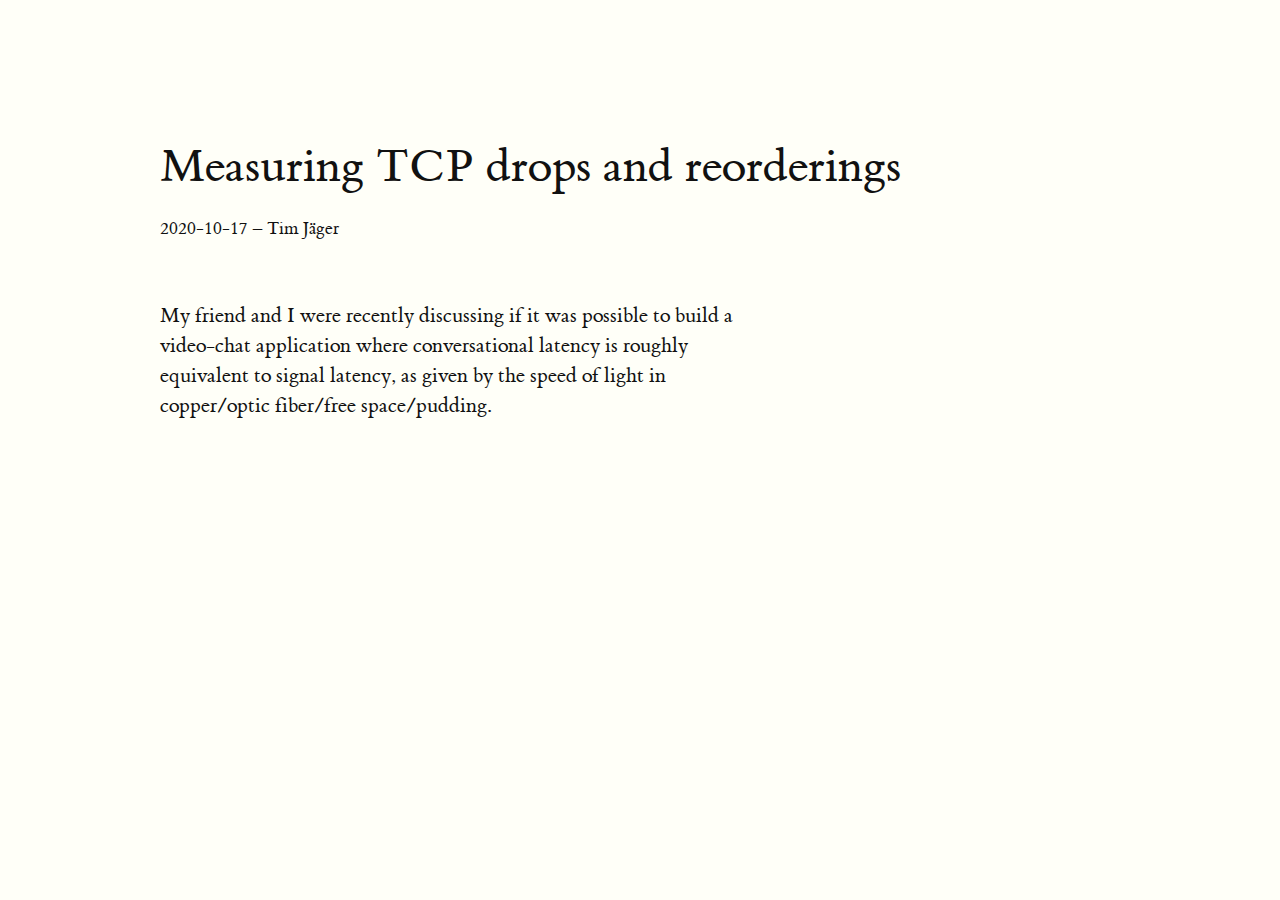
==== docs/20201017-measuring-tcp-errors.html @ beb83636 "fix directory structure" ====
<!DOCTYPE html>
<html>
<head>
  <meta charset="utf-8">
  <meta name="generator" content="pandoc">
  <meta name="viewport" content="width=device-width, initial-scale=1.0, user-scalable=yes">
  <meta name="author" content="Tim Jäger">
  <meta name="dcterms.date" content="2020-10-17">
  <title>Measuring TCP drops and reorderings</title>
  <style type="text/css">code{white-space: pre;}</style>
  <link rel="stylesheet" href="tufte.css">
  <link rel="stylesheet" href="pandoc.css">
  <link rel="stylesheet" href="pandoc-solarized.css">
  <link rel="stylesheet" href="tufte-extra.css">
  <!--[if lt IE 9]>
    <script src="//cdnjs.cloudflare.com/ajax/libs/html5shiv/3.7.3/html5shiv-printshiv.min.js"></script>
  <![endif]-->
</head>
<body>
<article>
<header>
<h1 class="title">Measuring TCP drops and reorderings</h1>
<p class="byline">2020-10-17 &ndash; Tim Jäger</p>
</header>
<section>
<p>My friend and I were recently discussing if it was possible to build a video-chat application where conversational latency is roughly equivalent to signal latency, as given by the speed of light in copper/optic fiber/free space/pudding.</p>
</section>
</article>
</body>
</html>
---- docs/tufte.css ----
@charset "UTF-8";

/* Import ET Book styles
   adapted from https://github.com/edwardtufte/et-book/blob/gh-pages/et-book.css */

@font-face { font-family: "et-book";
             src: url("et-book/et-book-roman-line-figures/et-book-roman-line-figures.eot");
             src: url("et-book/et-book-roman-line-figures/et-book-roman-line-figures.eot?#iefix") format("embedded-opentype"), url("et-book/et-book-roman-line-figures/et-book-roman-line-figures.woff") format("woff"), url("et-book/et-book-roman-line-figures/et-book-roman-line-figures.ttf") format("truetype"), url("et-book/et-book-roman-line-figures/et-book-roman-line-figures.svg#etbookromanosf") format("svg");
             font-weight: normal;
             font-style: normal; }

@font-face { font-family: "et-book";
             src: url("et-book/et-book-display-italic-old-style-figures/et-book-display-italic-old-style-figures.eot");
             src: url("et-book/et-book-display-italic-old-style-figures/et-book-display-italic-old-style-figures.eot?#iefix") format("embedded-opentype"), url("et-book/et-book-display-italic-old-style-figures/et-book-display-italic-old-style-figures.woff") format("woff"), url("et-book/et-book-display-italic-old-style-figures/et-book-display-italic-old-style-figures.ttf") format("truetype"), url("et-book/et-book-display-italic-old-style-figures/et-book-display-italic-old-style-figures.svg#etbookromanosf") format("svg");
             font-weight: normal;
             font-style: italic; }

@font-face { font-family: "et-book";
             src: url("et-book/et-book-bold-line-figures/et-book-bold-line-figures.eot");
             src: url("et-book/et-book-bold-line-figures/et-book-bold-line-figures.eot?#iefix") format("embedded-opentype"), url("et-book/et-book-bold-line-figures/et-book-bold-line-figures.woff") format("woff"), url("et-book/et-book-bold-line-figures/et-book-bold-line-figures.ttf") format("truetype"), url("et-book/et-book-bold-line-figures/et-book-bold-line-figures.svg#etbookromanosf") format("svg");
             font-weight: bold;
             font-style: normal; }

@font-face { font-family: "et-book-roman-old-style";
             src: url("et-book/et-book-roman-old-style-figures/et-book-roman-old-style-figures.eot");
             src: url("et-book/et-book-roman-old-style-figures/et-book-roman-old-style-figures.eot?#iefix") format("embedded-opentype"), url("et-book/et-book-roman-old-style-figures/et-book-roman-old-style-figures.woff") format("woff"), url("et-book/et-book-roman-old-style-figures/et-book-roman-old-style-figures.ttf") format("truetype"), url("et-book/et-book-roman-old-style-figures/et-book-roman-old-style-figures.svg#etbookromanosf") format("svg");
             font-weight: normal;
             font-style: normal; }

/* Tufte CSS styles */
html { font-size: 15px; }

body { width: 87.5%;
       margin-left: auto;
       margin-right: auto;
       padding-left: 12.5%;
       font-family: et-book, Palatino, "Palatino Linotype", "Palatino LT STD", "Book Antiqua", Georgia, serif;
       background-color: #fffff8;
       color: #111;
       max-width: 1400px;
       counter-reset: sidenote-counter; }

h1 { font-weight: 400;
     margin-top: 4rem;
     margin-bottom: 1.5rem;
     font-size: 3.2rem;
     line-height: 1; }

h2 { font-style: italic;
     font-weight: 400;
     margin-top: 2.1rem;
     margin-bottom: 1.4rem;
     font-size: 2.2rem;
     line-height: 1; }

h3 { font-style: italic;
     font-weight: 400;
     font-size: 1.7rem;
     margin-top: 2rem;
     margin-bottom: 1.4rem;
     line-height: 1; }

hr { display: block;
     height: 1px;
     width: 55%;
     border: 0;
     border-top: 1px solid #ccc;
     margin: 1em 0;
     padding: 0; }

p.subtitle { font-style: italic;
             margin-top: 1rem;
             margin-bottom: 1rem;
             font-size: 1.8rem;
             display: block;
             line-height: 1; }

.numeral { font-family: et-book-roman-old-style; }

.danger { color: red; }

article { position: relative;
          padding: 5rem 0rem; }

section { padding-top: 1rem;
          padding-bottom: 1rem; }

p, ol, ul { font-size: 1.4rem;
            line-height: 2rem; }

p { margin-top: 1.4rem;
    margin-bottom: 1.4rem;
    padding-right: 0;
    vertical-align: baseline; }

/* Chapter Epigraphs */
div.epigraph { margin: 5em 0; }

div.epigraph > blockquote { margin-top: 3em;
                            margin-bottom: 3em; }

div.epigraph > blockquote, div.epigraph > blockquote > p { font-style: italic; }

div.epigraph > blockquote > footer { font-style: normal; }

div.epigraph > blockquote > footer > cite { font-style: italic; }
/* end chapter epigraphs styles */

blockquote { font-size: 1.4rem; }

blockquote p { width: 55%;
               margin-right: 40px; }

blockquote footer { width: 55%;
                    font-size: 1.1rem;
                    text-align: right; }

section > p, section > footer, section > table { width: 55%; }

/* 50 + 5 == 55, to be the same width as paragraph */
section > ol, section > ul { width: 50%;
                             -webkit-padding-start: 5%; }

li:not(:first-child) { margin-top: 0.25rem; }

figure { padding: 0;
         border: 0;
         font-size: 100%;
         font: inherit;
         vertical-align: baseline;
         max-width: 55%;
         -webkit-margin-start: 0;
         -webkit-margin-end: 0;
         margin: 0 0 3em 0; }

figcaption { float: right;
             clear: right;
             margin-top: 0;
             margin-bottom: 0;
             font-size: 1.1rem;
             line-height: 1.6;
             vertical-align: baseline;
             position: relative;
             max-width: 40%; }

figure.fullwidth figcaption { margin-right: 24%; }

/* Links: replicate underline that clears descenders */
a:link, a:visited { color: inherit; }

a:link { text-decoration: none;
         background: -webkit-linear-gradient(#fffff8, #fffff8), -webkit-linear-gradient(#fffff8, #fffff8), -webkit-linear-gradient(#333, #333);
         background: linear-gradient(#fffff8, #fffff8), linear-gradient(#fffff8, #fffff8), linear-gradient(#333, #333);
         -webkit-background-size: 0.05em 1px, 0.05em 1px, 1px 1px;
         -moz-background-size: 0.05em 1px, 0.05em 1px, 1px 1px;
         background-size: 0.05em 1px, 0.05em 1px, 1px 1px;
         background-repeat: no-repeat, no-repeat, repeat-x;
         text-shadow: 0.03em 0 #fffff8, -0.03em 0 #fffff8, 0 0.03em #fffff8, 0 -0.03em #fffff8, 0.06em 0 #fffff8, -0.06em 0 #fffff8, 0.09em 0 #fffff8, -0.09em 0 #fffff8, 0.12em 0 #fffff8, -0.12em 0 #fffff8, 0.15em 0 #fffff8, -0.15em 0 #fffff8;
         background-position: 0% 93%, 100% 93%, 0% 93%; }

@media screen and (-webkit-min-device-pixel-ratio: 0) { a:link { background-position-y: 87%, 87%, 87%; } }

a:link::selection { text-shadow: 0.03em 0 #b4d5fe, -0.03em 0 #b4d5fe, 0 0.03em #b4d5fe, 0 -0.03em #b4d5fe, 0.06em 0 #b4d5fe, -0.06em 0 #b4d5fe, 0.09em 0 #b4d5fe, -0.09em 0 #b4d5fe, 0.12em 0 #b4d5fe, -0.12em 0 #b4d5fe, 0.15em 0 #b4d5fe, -0.15em 0 #b4d5fe;
                    background: #b4d5fe; }

a:link::-moz-selection { text-shadow: 0.03em 0 #b4d5fe, -0.03em 0 #b4d5fe, 0 0.03em #b4d5fe, 0 -0.03em #b4d5fe, 0.06em 0 #b4d5fe, -0.06em 0 #b4d5fe, 0.09em 0 #b4d5fe, -0.09em 0 #b4d5fe, 0.12em 0 #b4d5fe, -0.12em 0 #b4d5fe, 0.15em 0 #b4d5fe, -0.15em 0 #b4d5fe;
                         background: #b4d5fe; }

/* Sidenotes, margin notes, figures, captions */
img { max-width: 100%; }

.sidenote, .marginnote { float: right;
                         clear: right;
                         margin-right: -60%;
                         width: 50%;
                         margin-top: 0;
                         margin-bottom: 0;
                         font-size: 1.1rem;
                         line-height: 1.3;
                         vertical-align: baseline;
                         position: relative; }

.sidenote-number { counter-increment: sidenote-counter; }

.sidenote-number:after, .sidenote:before { font-family: et-book-roman-old-style;
                                           position: relative;
                                           vertical-align: baseline; }

.sidenote-number:after { content: counter(sidenote-counter);
                         font-size: 1rem;
                         top: -0.5rem;
                         left: 0.1rem; }

.sidenote:before { content: counter(sidenote-counter) " ";
                   font-size: 1rem;
                   top: -0.5rem; }

blockquote .sidenote, blockquote .marginnote { margin-right: -82%;
                                               min-width: 59%;
                                               text-align: left; }

div.fullwidth, table.fullwidth { width: 100%; }

div.table-wrapper { overflow-x: auto;
                    font-family: "Trebuchet MS", "Gill Sans", "Gill Sans MT", sans-serif; }

.sans { font-family: "Gill Sans", "Gill Sans MT", Calibri, sans-serif;
        letter-spacing: .03em; }

code { font-family: Consolas, "Liberation Mono", Menlo, Courier, monospace;
       font-size: 1.0rem;
       line-height: 1.42; }

.sans > code { font-size: 1.2rem; }

h1 > code, h2 > code, h3 > code { font-size: 0.80em; }

.marginnote > code, .sidenote > code { font-size: 1rem; }

pre.code { font-size: 0.9rem;
           width: 52.5%;
           margin-left: 2.5%;
           overflow-x: auto; }

pre.code.fullwidth { width: 90%; }

.fullwidth { max-width: 90%;
             clear:both; }

span.newthought { font-variant: small-caps;
                  font-size: 1.2em; }

input.margin-toggle { display: none; }

label.sidenote-number { display: inline; }

label.margin-toggle:not(.sidenote-number) { display: none; }

.iframe-wrapper { position: relative;
                  padding-bottom: 56.25%; /* 16:9 */
                  padding-top: 25px;
                  height: 0; }

.iframe-wrapper iframe { position: absolute;
                         top: 0;
                         left: 0;
                         width: 100%;
                         height: 100%; }

@media (max-width: 760px) { body { width: 84%;
                                   padding-left: 8%;
                                   padding-right: 8%; }
                            hr, section > p, section > footer, section > table { width: 100%; }
                            pre.code { width: 97%; }
                            section > ol { width: 90%; }
                            section > ul { width: 90%; }
                            figure { max-width: 90%; }
                            figcaption, figure.fullwidth figcaption { margin-right: 0%;
                                                                      max-width: none; }
                            blockquote { margin-left: 1.5em;
                                         margin-right: 0em; }
                            blockquote p, blockquote footer { width: 100%; }
                            label.margin-toggle:not(.sidenote-number) { display: inline; }
                            .sidenote, .marginnote { display: none; }
                            .margin-toggle:checked + .sidenote,
                            .margin-toggle:checked + .marginnote { display: block;
                                                                   float: left;
                                                                   left: 1rem;
                                                                   clear: both;
                                                                   width: 95%;
                                                                   margin: 1rem 2.5%;
                                                                   vertical-align: baseline;
                                                                   position: relative; }
                            label { cursor: pointer; }
                            div.table-wrapper, table { width: 85%; }
                            img { width: 100%; } }
---- docs/pandoc.css ----
/* For smart quotes */
q { quotes: "“" "”" "‘" "’"; }

/* Override section behavior.
 * We only want the top-level <section> to have padding.
 * This makes it easier to work with --section-divs. */
section {
  padding-top: initial;
  padding-bottom: initial;
}
article > section {
  padding-top: 1rem;
  padding-bottom: 1rem;
}

/* Make byline (date and/or author) small */
p.byline { font-size: 1.2rem; }


/* Simulate Pandoc's table output styles */
table {
  border-top: 2px solid black;
  border-bottom: 2px solid black;
}
th {
  border-bottom: 1px solid black;
}
td, th {
  font-size: 1.4rem;
  padding: 10px;
  text-align: left;
}

/* Allow tables to be full width
 * if they're wrapped in a figure.fullwidth
 * (Easier to insert from Pandoc than manually adding table) */
figure.fullwidth table {
  width: 90%;
}

@media (max-width: 760px) {
  figure.fullwidth table {
    width: 100%;
  }
}

/* Code blocks
 *
 * Code blocks with a language look like div.sourceCode > pre.sourceCode
 * Otherwise, it's just a pre (without .sourceCode) */
div.sourceCode,
pre:not(.sourceCode) {
  padding: 1.4rem;
  margin: -0.7rem -1.4rem;
  width: 55%;
  font-size: 0.9rem;
  overflow-x: auto;
}

div.sourceCode code,
pre:not(.sourceCode) code {
  font-size: 0.9rem;
}

.fullwidth div.sourceCode,
.fullwidth pre:not(.sourceCode) {
  width: 100%;
}

@media (max-width: 760px) {
  div.sourceCode,
  pre:not(.sourceCode) {
    width: 100%;
  }
}

/* Math formatting */
.katex {
  font-size: inherit !important;
}

/* Wrap long URLs in references */
#refs a {
  word-wrap: break-word;
  overflow-wrap: break-word;
}
---- docs/pandoc-solarized.css ----
div.sourceCode, pre:not(.sourceCode) { background: #FDF6E3; }
pre code { color: #657B83; }
code span.kw { color: #859900; font-weight: normal; font-style: normal; } /* Keyword */
code span.dt { color: #B58900; font-weight: normal; font-style: normal; } /* DataType */
code span.dv { color: #2AA198; font-weight: normal; font-style: normal; } /* DecVal */
code span.bn { color: #2AA198; font-weight: normal; font-style: normal; } /* BaseN */
code span.fl { color: #2AA198; font-weight: normal; font-style: normal; } /* Float */
code span.ch { color: #2AA198; font-weight: normal; font-style: normal; } /* Char */
code span.st { color: #2AA198; font-weight: normal; font-style: normal; } /* String */
code span.co { color: #93A1A1; font-weight: normal; font-style: italic; } /* Comment */
code span.ot { color: #268BD2; font-weight: normal; font-style: normal; } /* Other */
code span.al { color: #DC322F; font-weight: normal; font-style: normal; } /* Alert */
code span.fu { color: #268BD2; font-weight: normal; font-style: normal; } /* Function */
code span.er { color: #DC322F; font-weight: normal; font-style: normal; } /* Error */
code span.wa { color: #CB4B16; font-weight: normal; font-style: italic; } /* Warning */
code span.cn { color: #2AA198; font-weight: normal; font-style: normal; } /* Constant */
code span.sc { color: #DC322F; font-weight: normal; font-style: normal; } /* SpecialChar */
code span.vs { color: #657B83; font-weight: normal; font-style: normal; } /* VerbatimString */
code span.ss { color: #DC322F; font-weight: normal; font-style: normal; } /* SpecialString */
code span.im { color: #657B83; font-weight: normal; font-style: normal; } /* Import */
code span.va { color: #268BD2; font-weight: normal; font-style: normal; } /* Variable */
code span.cf { color: #859900; font-weight: normal; font-style: normal; } /* ControlFlow */
code span.op { color: #859900; font-weight: normal; font-style: normal; } /* Operator */
code span.bu { color: #657B83; font-weight: normal; font-style: normal; } /* BuiltIn */
code span.ex { color: #657B83; font-weight: normal; font-style: normal; } /* Extension */
code span.pp { color: #CB4B16; font-weight: normal; font-style: normal; } /* Preprocessor */
code span.at { color: #657B83; font-weight: normal; font-style: normal; } /* Attribute */
code span.do { color: #93A1A1; font-weight: normal; font-style: italic; } /* Documentation */
code span.an { color: #93A1A1; font-weight: normal; font-style: italic; } /* Annotation */
code span.cv { color: #93A1A1; font-weight: normal; font-style: italic; } /* CommentVar */
code span.in { color: #93A1A1; font-weight: normal; font-style: italic; } /* Information */
a.sourceLine::before { text-decoration: none; }
---- docs/tufte-extra.css ----
/* The default x-height for code is slightly too large in side notes */
.marginnote code, .sidenote code { font-size: 0.9rem; }
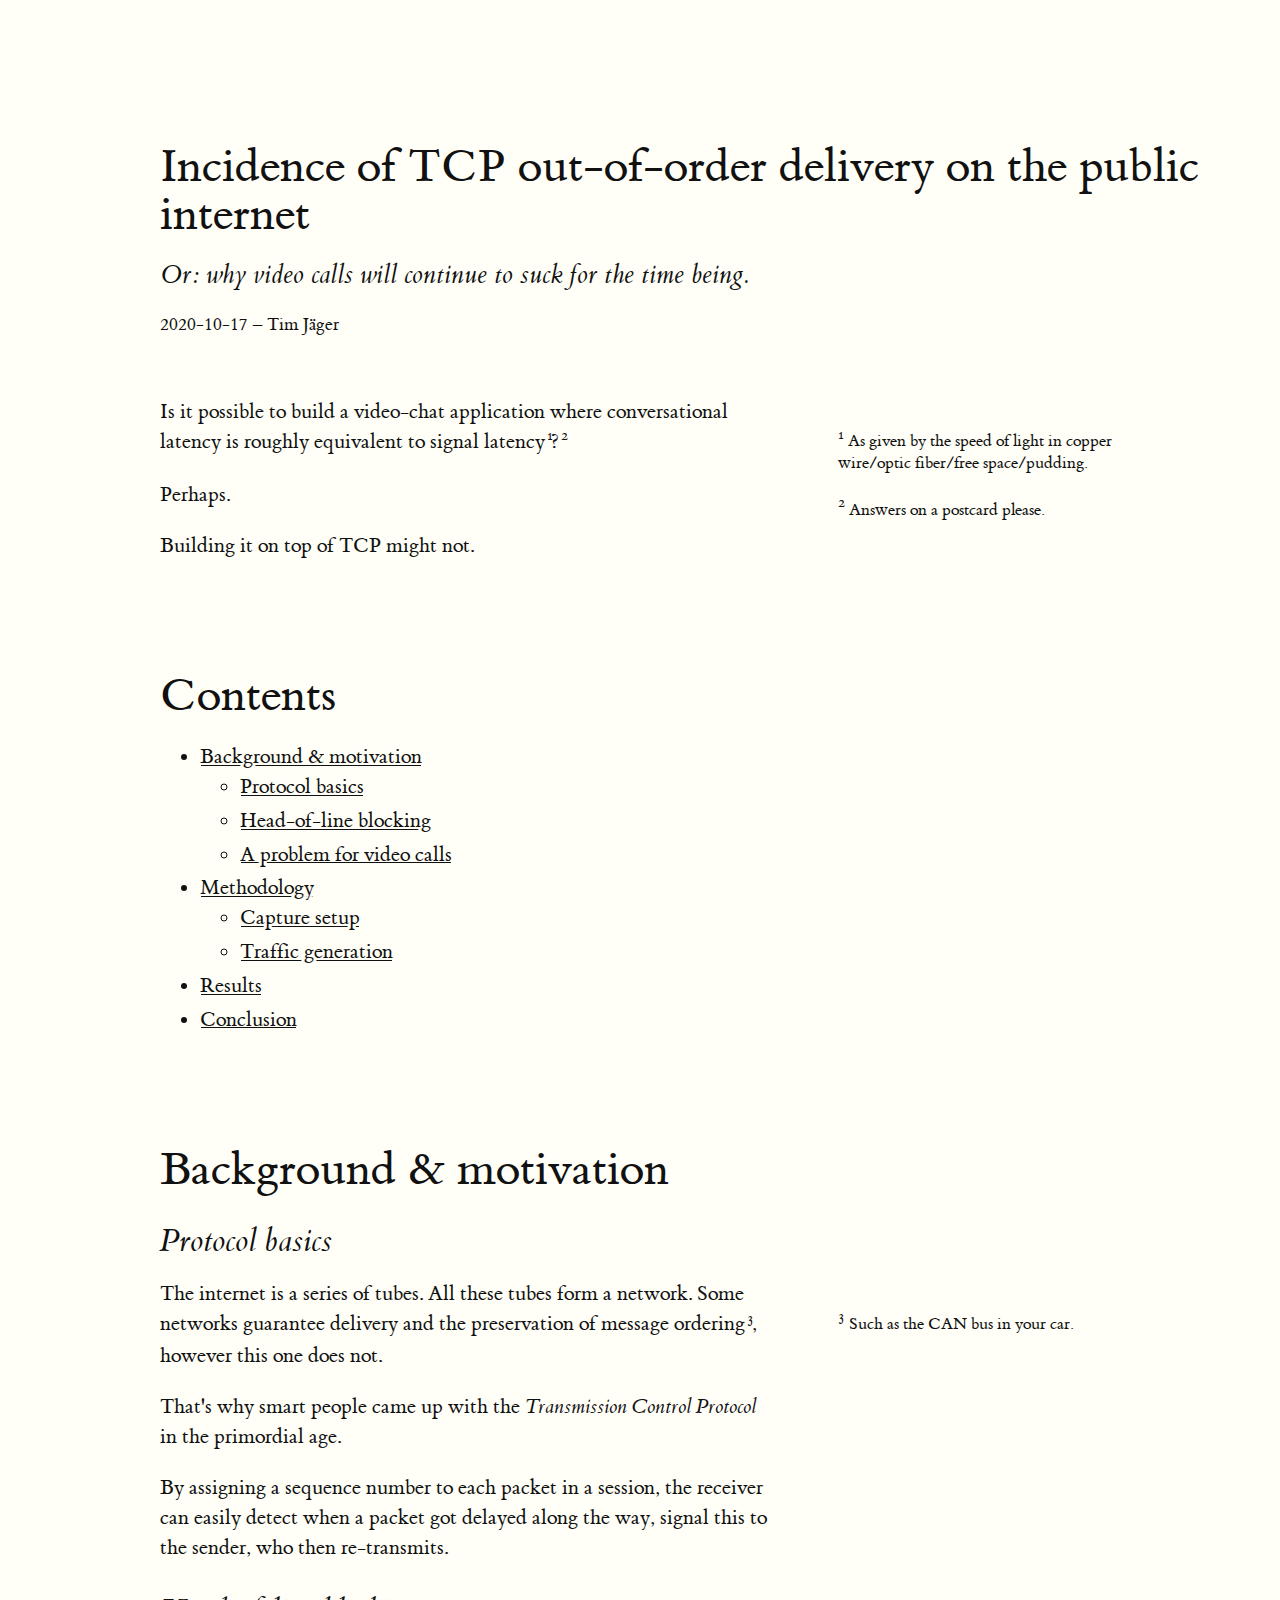
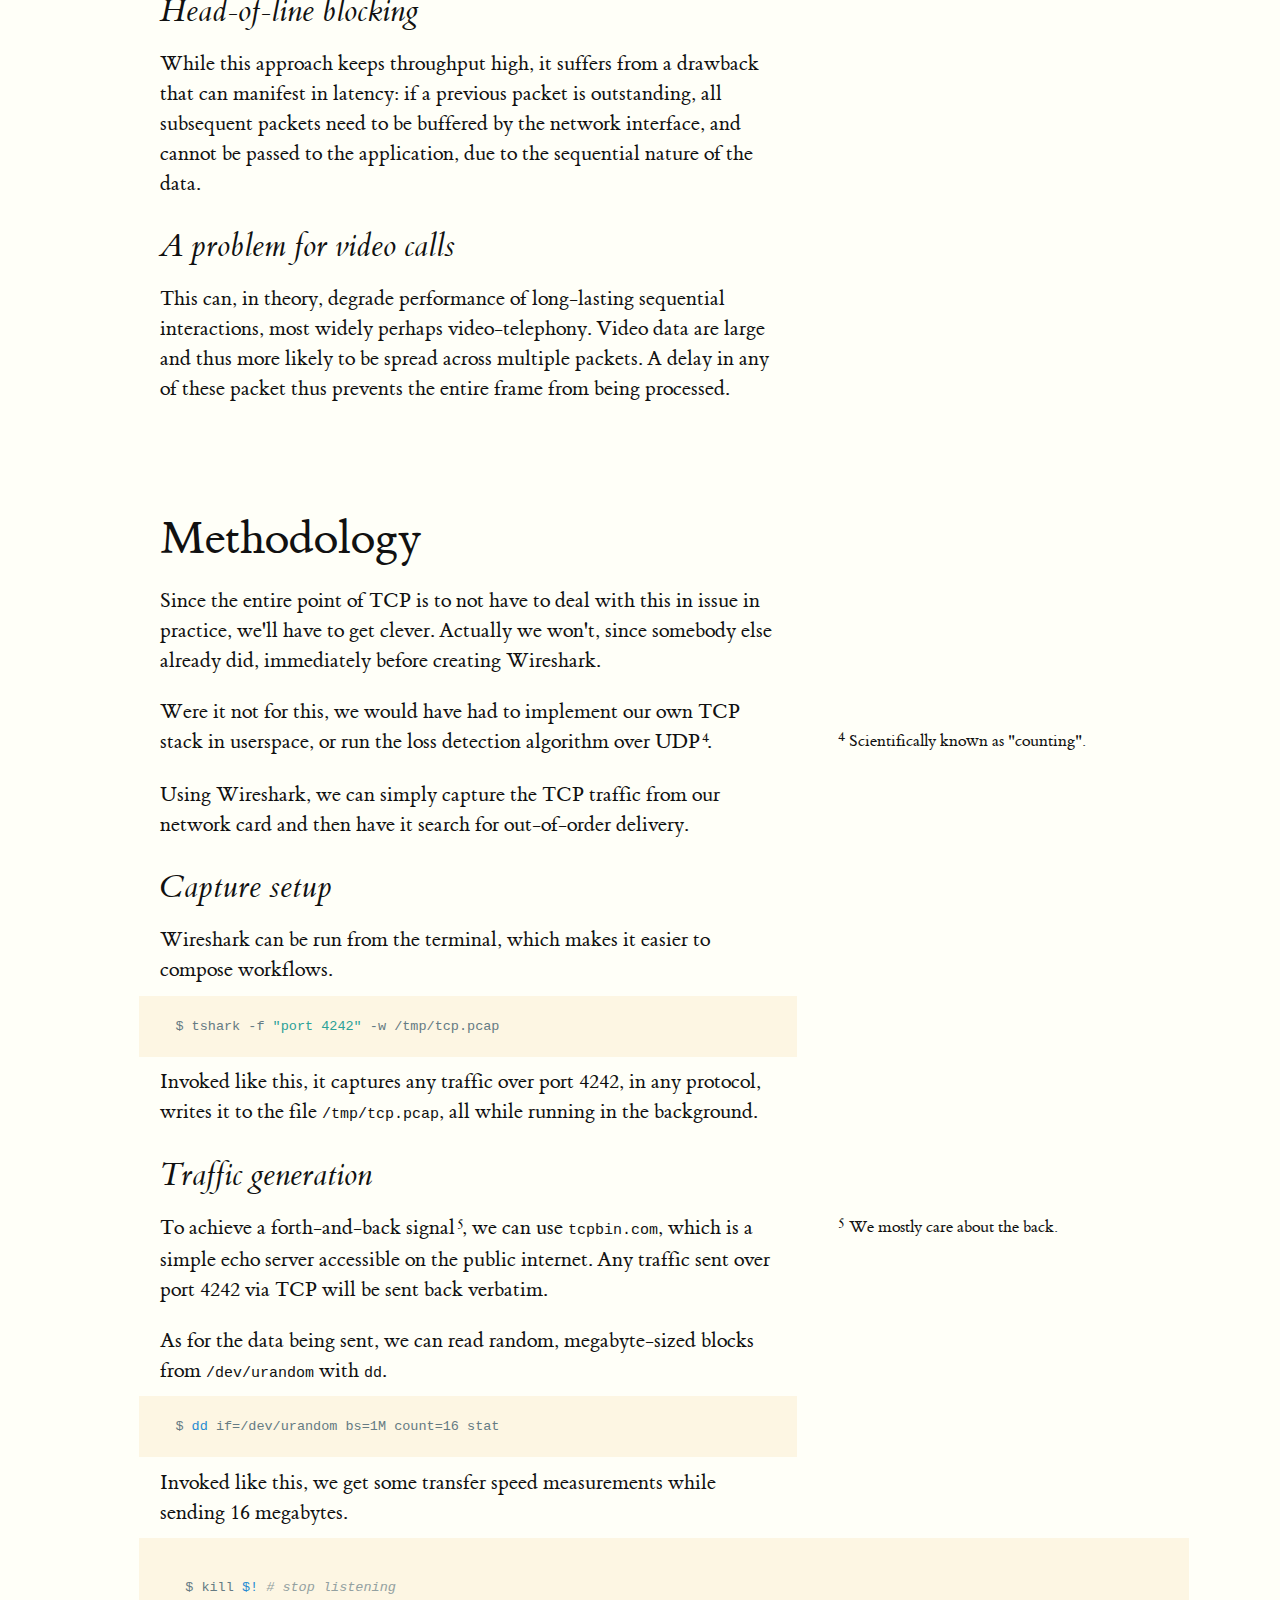
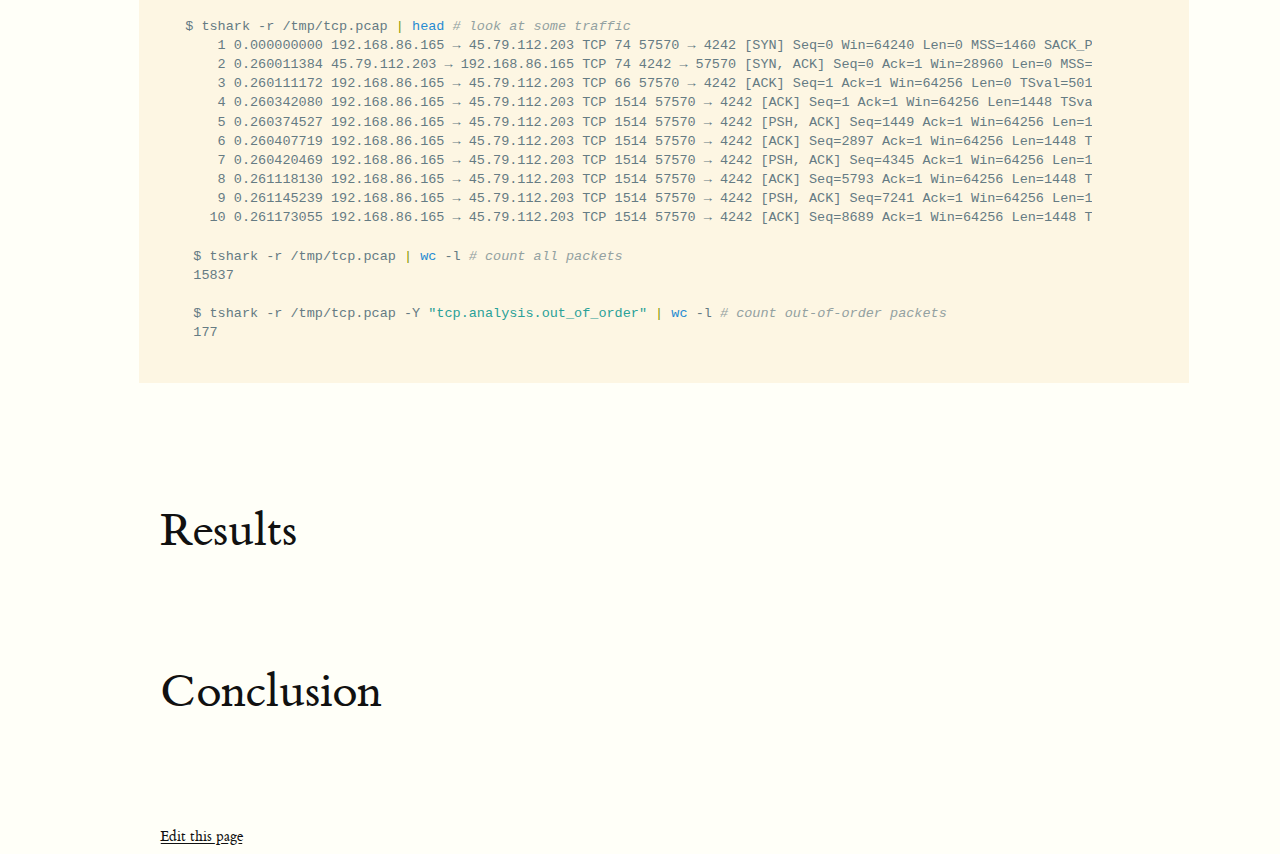
==== commit 904f4e3f: "wip" ====
--- a/docs/20201017-measuring-tcp-errors.html
+++ b/docs/20201017-measuring-tcp-errors.html
@@ -6,8 +6,72 @@
   <meta name="viewport" content="width=device-width, initial-scale=1.0, user-scalable=yes">
   <meta name="author" content="Tim Jäger">
   <meta name="dcterms.date" content="2020-10-17">
-  <title>Measuring TCP drops and reorderings</title>
+  <title>Incidence of TCP out-of-order delivery on the public internet</title>
   <style type="text/css">code{white-space: pre;}</style>
+  <style type="text/css">
+pre > code.sourceCode { white-space: pre; position: relative; }
+pre > code.sourceCode > span { display: inline-block; line-height: 1.25; }
+pre > code.sourceCode > span:empty { height: 1.2em; }
+code.sourceCode > span { color: inherit; text-decoration: inherit; }
+div.sourceCode { margin: 1em 0; }
+pre.sourceCode { margin: 0; }
+@media screen {
+div.sourceCode { overflow: auto; }
+}
+@media print {
+pre > code.sourceCode { white-space: pre-wrap; }
+pre > code.sourceCode > span { text-indent: -5em; padding-left: 5em; }
+}
+pre.numberSource code
+  { counter-reset: source-line 0; }
+pre.numberSource code > span
+  { position: relative; left: -4em; counter-increment: source-line; }
+pre.numberSource code > span > a:first-child::before
+  { content: counter(source-line);
+    position: relative; left: -1em; text-align: right; vertical-align: baseline;
+    border: none; display: inline-block;
+    -webkit-touch-callout: none; -webkit-user-select: none;
+    -khtml-user-select: none; -moz-user-select: none;
+    -ms-user-select: none; user-select: none;
+    padding: 0 4px; width: 4em;
+    color: #aaaaaa;
+  }
+pre.numberSource { margin-left: 3em; border-left: 1px solid #aaaaaa;  padding-left: 4px; }
+div.sourceCode
+  {   }
+@media screen {
+pre > code.sourceCode > span > a:first-child::before { text-decoration: underline; }
+}
+code span.al { color: #ff0000; font-weight: bold; } /* Alert */
+code span.an { color: #60a0b0; font-weight: bold; font-style: italic; } /* Annotation */
+code span.at { color: #7d9029; } /* Attribute */
+code span.bn { color: #40a070; } /* BaseN */
+code span.bu { } /* BuiltIn */
+code span.cf { color: #007020; font-weight: bold; } /* ControlFlow */
+code span.ch { color: #4070a0; } /* Char */
+code span.cn { color: #880000; } /* Constant */
+code span.co { color: #60a0b0; font-style: italic; } /* Comment */
+code span.cv { color: #60a0b0; font-weight: bold; font-style: italic; } /* CommentVar */
+code span.do { color: #ba2121; font-style: italic; } /* Documentation */
+code span.dt { color: #902000; } /* DataType */
+code span.dv { color: #40a070; } /* DecVal */
+code span.er { color: #ff0000; font-weight: bold; } /* Error */
+code span.ex { } /* Extension */
+code span.fl { color: #40a070; } /* Float */
+code span.fu { color: #06287e; } /* Function */
+code span.im { } /* Import */
+code span.in { color: #60a0b0; font-weight: bold; font-style: italic; } /* Information */
+code span.kw { color: #007020; font-weight: bold; } /* Keyword */
+code span.op { color: #666666; } /* Operator */
+code span.ot { color: #007020; } /* Other */
+code span.pp { color: #bc7a00; } /* Preprocessor */
+code span.sc { color: #4070a0; } /* SpecialChar */
+code span.ss { color: #bb6688; } /* SpecialString */
+code span.st { color: #4070a0; } /* String */
+code span.va { color: #19177c; } /* Variable */
+code span.vs { color: #4070a0; } /* VerbatimString */
+code span.wa { color: #60a0b0; font-weight: bold; font-style: italic; } /* Warning */
+  </style>
   <link rel="stylesheet" href="tufte.css">
   <link rel="stylesheet" href="pandoc.css">
   <link rel="stylesheet" href="pandoc-solarized.css">
@@ -19,12 +83,111 @@
 <body>
 <article>
 <header>
-<h1 class="title">Measuring TCP drops and reorderings</h1>
+<h1 class="title">Incidence of TCP out-of-order delivery on the public internet</h1>
+<p class="subtitle">Or: why video calls will continue to suck for the time being.</p>
 <p class="byline">2020-10-17 &ndash; Tim Jäger</p>
 </header>
 <section>
-<p>My friend and I were recently discussing if it was possible to build a video-chat application where conversational latency is roughly equivalent to signal latency, as given by the speed of light in copper/optic fiber/free space/pudding.</p>
+<p>Is it possible to build a video-chat application where conversational latency is roughly equivalent to signal latency<span><label for="sn-0" class="margin-toggle sidenote-number"></label><input type="checkbox" id="sn-0" class="margin-toggle"/><span class="sidenote">As given by the speed of light in copper wire/optic fiber/free space/pudding.<br />
+<br />
+</span></span>?<span><label for="sn-1" class="margin-toggle sidenote-number"></label><input type="checkbox" id="sn-1" class="margin-toggle"/><span class="sidenote">Answers on a postcard please.<br />
+<br />
+</span></span></p>
+<p>Perhaps.</p>
+<p>Building it on top of TCP might not.</p>
+</section>
+<section id="contents" class="level1" data-toc=":include all :ignore (this)">
+<h1 data-toc=":include all :ignore (this)">Contents</h1>
+<div class="CONTENTS drawer">
+<ul>
+<li><a href="#background--motivation">Background &amp; motivation</a>
+<ul>
+<li><a href="#protocol-basics">Protocol basics</a></li>
+<li><a href="#head-of-line-blocking">Head-of-line blocking</a></li>
+<li><a href="#a-problem-for-video-calls">A problem for video calls</a></li>
+</ul></li>
+<li><a href="#methodology">Methodology</a>
+<ul>
+<li><a href="#capture-setup">Capture setup</a></li>
+<li><a href="#traffic-generation">Traffic generation</a></li>
+</ul></li>
+<li><a href="#results">Results</a></li>
+<li><a href="#conclusion">Conclusion</a></li>
+</ul>
+</div>
+</section>
+<section id="background-motivation" class="level1">
+<h1>Background &amp; motivation</h1>
+<section id="protocol-basics" class="level2">
+<h2>Protocol basics</h2>
+<p>The internet is a series of tubes. All these tubes form a network. Some networks guarantee delivery and the preservation of message ordering<span><label for="sn-2" class="margin-toggle sidenote-number"></label><input type="checkbox" id="sn-2" class="margin-toggle"/><span class="sidenote">Such as the CAN bus in your car.<br />
+<br />
+</span></span>, however this one does not.</p>
+<p>That's why smart people came up with the <em>Transmission Control Protocol</em> in the primordial age.</p>
+<p>By assigning a sequence number to each packet in a session, the receiver can easily detect when a packet got delayed along the way, signal this to the sender, who then re-transmits.</p>
+</section>
+<section id="head-of-line-blocking" class="level2">
+<h2>Head-of-line blocking</h2>
+<p>While this approach keeps throughput high, it suffers from a drawback that can manifest in latency: if a previous packet is outstanding, all subsequent packets need to be buffered by the network interface, and cannot be passed to the application, due to the sequential nature of the data.</p>
+</section>
+<section id="a-problem-for-video-calls" class="level2">
+<h2>A problem for video calls</h2>
+<p>This can, in theory, degrade performance of long-lasting sequential interactions, most widely perhaps video-telephony. Video data are large and thus more likely to be spread across multiple packets. A delay in any of these packet thus prevents the entire frame from being processed.</p>
+</section>
+</section>
+<section id="methodology" class="level1">
+<h1>Methodology</h1>
+<p>Since the entire point of TCP is to not have to deal with this in issue in practice, we'll have to get clever. Actually we won't, since somebody else already did, immediately before creating Wireshark.</p>
+<p>Were it not for this, we would have had to implement our own TCP stack in userspace, or run the loss detection algorithm over UDP<span><label for="sn-3" class="margin-toggle sidenote-number"></label><input type="checkbox" id="sn-3" class="margin-toggle"/><span class="sidenote">Scientifically known as "counting".<br />
+<br />
+</span></span>.</p>
+<p>Using Wireshark, we can simply capture the TCP traffic from our network card and then have it search for out-of-order delivery.</p>
+<section id="capture-setup" class="level2">
+<h2>Capture setup</h2>
+<p>Wireshark can be run from the terminal, which makes it easier to compose workflows.</p>
+<div class="sourceCode" id="cb1"><pre class="sourceCode bash"><code class="sourceCode bash"><span id="cb1-1"><a href="#cb1-1" aria-hidden="true"></a>$ <span class="ex">tshark</span> -f <span class="st">&quot;port 4242&quot;</span> -w /tmp/tcp.pcap <span class="kw">&amp;</span> </span></code></pre></div>
+<p>Invoked like this, it captures any traffic over port 4242, in any protocol, writes it to the file <code>/tmp/tcp.pcap</code>, all while running in the background.</p>
+</section>
+<section id="traffic-generation" class="level2">
+<h2>Traffic generation</h2>
+<p>To achieve a forth-and-back signal<span><label for="sn-4" class="margin-toggle sidenote-number"></label><input type="checkbox" id="sn-4" class="margin-toggle"/><span class="sidenote">We mostly care about the back.<br />
+<br />
+</span></span>, we can use <code>tcpbin.com</code>, which is a simple echo server accessible on the public internet. Any traffic sent over port 4242 via TCP will be sent back verbatim.</p>
+<p>As for the data being sent, we can read random, megabyte-sized blocks from <code>/dev/urandom</code> with <code>dd</code>.</p>
+<div class="sourceCode" id="cb2"><pre class="sourceCode bash"><code class="sourceCode bash"><span id="cb2-1"><a href="#cb2-1" aria-hidden="true"></a>$ <span class="fu">dd</span> if=/dev/urandom bs=1M count=16 status=progress <span class="kw">|</span> <span class="ex">nc</span> tcpbin.com 4242</span></code></pre></div>
+<p>Invoked like this, we get some transfer speed measurements while sending 16 megabytes.</p>
+<figure class="fullwidth">
+<div class="sourceCode" id="cb3"><pre class="sourceCode bash"><code class="sourceCode bash"><span id="cb3-1"><a href="#cb3-1" aria-hidden="true"></a></span>
+<span id="cb3-2"><a href="#cb3-2" aria-hidden="true"></a>$ <span class="bu">kill</span> <span class="va">$!</span> <span class="co"># stop listening</span></span>
+<span id="cb3-3"><a href="#cb3-3" aria-hidden="true"></a></span>
+<span id="cb3-4"><a href="#cb3-4" aria-hidden="true"></a>$ <span class="ex">tshark</span> -r /tmp/tcp.pcap <span class="kw">|</span> <span class="fu">head</span> <span class="co"># look at some traffic</span></span>
+<span id="cb3-5"><a href="#cb3-5" aria-hidden="true"></a>    <span class="ex">1</span> 0.000000000 192.168.86.165 → 45.79.112.203 TCP 74 57570 → 4242 [SYN] Seq=0 Win=64240 Len=0 MSS=1460 SACK_PERM=1 TSval=501505354 TSecr=0 WS=128</span>
+<span id="cb3-6"><a href="#cb3-6" aria-hidden="true"></a>    <span class="ex">2</span> 0.260011384 45.79.112.203 → 192.168.86.165 TCP 74 4242 → 57570 [SYN, ACK] Seq=0 Ack=1 Win=28960 Len=0 MSS=1460 SACK_PERM=1 TSval=174454031 TSecr=501505354 WS=128</span>
+<span id="cb3-7"><a href="#cb3-7" aria-hidden="true"></a>    <span class="ex">3</span> 0.260111172 192.168.86.165 → 45.79.112.203 TCP 66 57570 → 4242 [ACK] Seq=1 Ack=1 Win=64256 Len=0 TSval=501505614 TSecr=174454031</span>
+<span id="cb3-8"><a href="#cb3-8" aria-hidden="true"></a>    <span class="ex">4</span> 0.260342080 192.168.86.165 → 45.79.112.203 TCP 1514 57570 → 4242 [ACK] Seq=1 Ack=1 Win=64256 Len=1448 TSval=501505614 TSecr=174454031</span>
+<span id="cb3-9"><a href="#cb3-9" aria-hidden="true"></a>    <span class="ex">5</span> 0.260374527 192.168.86.165 → 45.79.112.203 TCP 1514 57570 → 4242 [PSH, ACK] Seq=1449 Ack=1 Win=64256 Len=1448 TSval=501505614 TSecr=174454031</span>
+<span id="cb3-10"><a href="#cb3-10" aria-hidden="true"></a>    <span class="ex">6</span> 0.260407719 192.168.86.165 → 45.79.112.203 TCP 1514 57570 → 4242 [ACK] Seq=2897 Ack=1 Win=64256 Len=1448 TSval=501505614 TSecr=174454031</span>
+<span id="cb3-11"><a href="#cb3-11" aria-hidden="true"></a>    <span class="ex">7</span> 0.260420469 192.168.86.165 → 45.79.112.203 TCP 1514 57570 → 4242 [PSH, ACK] Seq=4345 Ack=1 Win=64256 Len=1448 TSval=501505614 TSecr=174454031</span>
+<span id="cb3-12"><a href="#cb3-12" aria-hidden="true"></a>    <span class="ex">8</span> 0.261118130 192.168.86.165 → 45.79.112.203 TCP 1514 57570 → 4242 [ACK] Seq=5793 Ack=1 Win=64256 Len=1448 TSval=501505615 TSecr=174454031</span>
+<span id="cb3-13"><a href="#cb3-13" aria-hidden="true"></a>    <span class="ex">9</span> 0.261145239 192.168.86.165 → 45.79.112.203 TCP 1514 57570 → 4242 [PSH, ACK] Seq=7241 Ack=1 Win=64256 Len=1448 TSval=501505615 TSecr=174454031</span>
+<span id="cb3-14"><a href="#cb3-14" aria-hidden="true"></a>   <span class="ex">10</span> 0.261173055 192.168.86.165 → 45.79.112.203 TCP 1514 57570 → 4242 [ACK] Seq=8689 Ack=1 Win=64256 Len=1448 TSval=501505615 TSecr=174454031</span>
+<span id="cb3-15"><a href="#cb3-15" aria-hidden="true"></a></span>
+<span id="cb3-16"><a href="#cb3-16" aria-hidden="true"></a> $ <span class="ex">tshark</span> -r /tmp/tcp.pcap <span class="kw">|</span> <span class="fu">wc</span> -l <span class="co"># count all packets </span></span>
+<span id="cb3-17"><a href="#cb3-17" aria-hidden="true"></a> <span class="ex">15837</span></span>
+<span id="cb3-18"><a href="#cb3-18" aria-hidden="true"></a></span>
+<span id="cb3-19"><a href="#cb3-19" aria-hidden="true"></a> $ <span class="ex">tshark</span> -r /tmp/tcp.pcap -Y <span class="st">&quot;tcp.analysis.out_of_order&quot;</span> <span class="kw">|</span> <span class="fu">wc</span> -l <span class="co"># count out-of-order packets</span></span>
+<span id="cb3-20"><a href="#cb3-20" aria-hidden="true"></a> <span class="ex">177</span></span>
+<span id="cb3-21"><a href="#cb3-21" aria-hidden="true"></a></span></code></pre></div>
+</figure>
+</section>
+</section>
+<section id="results" class="level1">
+<h1>Results</h1>
+</section>
+<section id="conclusion" class="level1">
+<h1>Conclusion</h1>
 </section>
 </article>
+<a href="https://github.com/jgertm/jgertm.github.io/edit/main/20201017-measuring-tcp-errors.org">Edit this page</a>
 </body>
 </html>
--- a/docs/tufte.css
+++ b/docs/tufte.css
@@ -3,274 +3,468 @@
 /* Import ET Book styles
    adapted from https://github.com/edwardtufte/et-book/blob/gh-pages/et-book.css */
 
-@font-face { font-family: "et-book";
-             src: url("et-book/et-book-roman-line-figures/et-book-roman-line-figures.eot");
-             src: url("et-book/et-book-roman-line-figures/et-book-roman-line-figures.eot?#iefix") format("embedded-opentype"), url("et-book/et-book-roman-line-figures/et-book-roman-line-figures.woff") format("woff"), url("et-book/et-book-roman-line-figures/et-book-roman-line-figures.ttf") format("truetype"), url("et-book/et-book-roman-line-figures/et-book-roman-line-figures.svg#etbookromanosf") format("svg");
-             font-weight: normal;
-             font-style: normal; }
-
-@font-face { font-family: "et-book";
-             src: url("et-book/et-book-display-italic-old-style-figures/et-book-display-italic-old-style-figures.eot");
-             src: url("et-book/et-book-display-italic-old-style-figures/et-book-display-italic-old-style-figures.eot?#iefix") format("embedded-opentype"), url("et-book/et-book-display-italic-old-style-figures/et-book-display-italic-old-style-figures.woff") format("woff"), url("et-book/et-book-display-italic-old-style-figures/et-book-display-italic-old-style-figures.ttf") format("truetype"), url("et-book/et-book-display-italic-old-style-figures/et-book-display-italic-old-style-figures.svg#etbookromanosf") format("svg");
-             font-weight: normal;
-             font-style: italic; }
-
-@font-face { font-family: "et-book";
-             src: url("et-book/et-book-bold-line-figures/et-book-bold-line-figures.eot");
-             src: url("et-book/et-book-bold-line-figures/et-book-bold-line-figures.eot?#iefix") format("embedded-opentype"), url("et-book/et-book-bold-line-figures/et-book-bold-line-figures.woff") format("woff"), url("et-book/et-book-bold-line-figures/et-book-bold-line-figures.ttf") format("truetype"), url("et-book/et-book-bold-line-figures/et-book-bold-line-figures.svg#etbookromanosf") format("svg");
-             font-weight: bold;
-             font-style: normal; }
-
-@font-face { font-family: "et-book-roman-old-style";
-             src: url("et-book/et-book-roman-old-style-figures/et-book-roman-old-style-figures.eot");
-             src: url("et-book/et-book-roman-old-style-figures/et-book-roman-old-style-figures.eot?#iefix") format("embedded-opentype"), url("et-book/et-book-roman-old-style-figures/et-book-roman-old-style-figures.woff") format("woff"), url("et-book/et-book-roman-old-style-figures/et-book-roman-old-style-figures.ttf") format("truetype"), url("et-book/et-book-roman-old-style-figures/et-book-roman-old-style-figures.svg#etbookromanosf") format("svg");
-             font-weight: normal;
-             font-style: normal; }
+@font-face {
+    font-family: "et-book";
+    src: url("et-book/et-book-roman-line-figures/et-book-roman-line-figures.eot");
+    src: url("et-book/et-book-roman-line-figures/et-book-roman-line-figures.eot?#iefix") format("embedded-opentype"), url("et-book/et-book-roman-line-figures/et-book-roman-line-figures.woff") format("woff"), url("et-book/et-book-roman-line-figures/et-book-roman-line-figures.ttf") format("truetype"), url("et-book/et-book-roman-line-figures/et-book-roman-line-figures.svg#etbookromanosf") format("svg");
+    font-weight: normal;
+    font-style: normal;
+    font-display: swap;
+}
+
+@font-face {
+    font-family: "et-book";
+    src: url("et-book/et-book-display-italic-old-style-figures/et-book-display-italic-old-style-figures.eot");
+    src: url("et-book/et-book-display-italic-old-style-figures/et-book-display-italic-old-style-figures.eot?#iefix") format("embedded-opentype"), url("et-book/et-book-display-italic-old-style-figures/et-book-display-italic-old-style-figures.woff") format("woff"), url("et-book/et-book-display-italic-old-style-figures/et-book-display-italic-old-style-figures.ttf") format("truetype"), url("et-book/et-book-display-italic-old-style-figures/et-book-display-italic-old-style-figures.svg#etbookromanosf") format("svg");
+    font-weight: normal;
+    font-style: italic;
+    font-display: swap;
+}
+
+@font-face {
+    font-family: "et-book";
+    src: url("et-book/et-book-bold-line-figures/et-book-bold-line-figures.eot");
+    src: url("et-book/et-book-bold-line-figures/et-book-bold-line-figures.eot?#iefix") format("embedded-opentype"), url("et-book/et-book-bold-line-figures/et-book-bold-line-figures.woff") format("woff"), url("et-book/et-book-bold-line-figures/et-book-bold-line-figures.ttf") format("truetype"), url("et-book/et-book-bold-line-figures/et-book-bold-line-figures.svg#etbookromanosf") format("svg");
+    font-weight: bold;
+    font-style: normal;
+    font-display: swap;
+}
+
+@font-face {
+    font-family: "et-book-roman-old-style";
+    src: url("et-book/et-book-roman-old-style-figures/et-book-roman-old-style-figures.eot");
+    src: url("et-book/et-book-roman-old-style-figures/et-book-roman-old-style-figures.eot?#iefix") format("embedded-opentype"), url("et-book/et-book-roman-old-style-figures/et-book-roman-old-style-figures.woff") format("woff"), url("et-book/et-book-roman-old-style-figures/et-book-roman-old-style-figures.ttf") format("truetype"), url("et-book/et-book-roman-old-style-figures/et-book-roman-old-style-figures.svg#etbookromanosf") format("svg");
+    font-weight: normal;
+    font-style: normal;
+    font-display: swap;
+}
 
 /* Tufte CSS styles */
-html { font-size: 15px; }
-
-body { width: 87.5%;
-       margin-left: auto;
-       margin-right: auto;
-       padding-left: 12.5%;
-       font-family: et-book, Palatino, "Palatino Linotype", "Palatino LT STD", "Book Antiqua", Georgia, serif;
-       background-color: #fffff8;
-       color: #111;
-       max-width: 1400px;
-       counter-reset: sidenote-counter; }
-
-h1 { font-weight: 400;
-     margin-top: 4rem;
-     margin-bottom: 1.5rem;
-     font-size: 3.2rem;
-     line-height: 1; }
-
-h2 { font-style: italic;
-     font-weight: 400;
-     margin-top: 2.1rem;
-     margin-bottom: 1.4rem;
-     font-size: 2.2rem;
-     line-height: 1; }
-
-h3 { font-style: italic;
-     font-weight: 400;
-     font-size: 1.7rem;
-     margin-top: 2rem;
-     margin-bottom: 1.4rem;
-     line-height: 1; }
-
-hr { display: block;
-     height: 1px;
-     width: 55%;
-     border: 0;
-     border-top: 1px solid #ccc;
-     margin: 1em 0;
-     padding: 0; }
-
-p.subtitle { font-style: italic;
-             margin-top: 1rem;
-             margin-bottom: 1rem;
-             font-size: 1.8rem;
-             display: block;
-             line-height: 1; }
-
-.numeral { font-family: et-book-roman-old-style; }
-
-.danger { color: red; }
-
-article { position: relative;
-          padding: 5rem 0rem; }
-
-section { padding-top: 1rem;
-          padding-bottom: 1rem; }
-
-p, ol, ul { font-size: 1.4rem;
-            line-height: 2rem; }
-
-p { margin-top: 1.4rem;
+html {
+    font-size: 15px;
+}
+
+body {
+    width: 87.5%;
+    margin-left: auto;
+    margin-right: auto;
+    padding-left: 12.5%;
+    font-family: et-book, Palatino, "Palatino Linotype", "Palatino LT STD", "Book Antiqua", Georgia, serif;
+    background-color: #fffff8;
+    color: #111;
+    max-width: 1400px;
+    counter-reset: sidenote-counter;
+}
+
+h1 {
+    font-weight: 400;
+    margin-top: 4rem;
+    margin-bottom: 1.5rem;
+    font-size: 3.2rem;
+    line-height: 1;
+}
+
+h2 {
+    font-style: italic;
+    font-weight: 400;
+    margin-top: 2.1rem;
+    margin-bottom: 1.4rem;
+    font-size: 2.2rem;
+    line-height: 1;
+}
+
+h3 {
+    font-style: italic;
+    font-weight: 400;
+    font-size: 1.7rem;
+    margin-top: 2rem;
+    margin-bottom: 1.4rem;
+    line-height: 1;
+}
+
+hr {
+    display: block;
+    height: 1px;
+    width: 55%;
+    border: 0;
+    border-top: 1px solid #ccc;
+    margin: 1em 0;
+    padding: 0;
+}
+
+p.subtitle {
+    font-style: italic;
+    margin-top: 1rem;
+    margin-bottom: 1rem;
+    font-size: 1.8rem;
+    display: block;
+    line-height: 1;
+}
+
+.numeral {
+    font-family: et-book-roman-old-style;
+}
+
+.danger {
+    color: red;
+}
+
+article {
+    padding: 5rem 0rem;
+}
+
+section {
+    padding-top: 1rem;
+    padding-bottom: 1rem;
+}
+
+p,
+dl,
+ol,
+ul {
+    font-size: 1.4rem;
+    line-height: 2rem;
+}
+
+p {
+    margin-top: 1.4rem;
     margin-bottom: 1.4rem;
     padding-right: 0;
-    vertical-align: baseline; }
+    vertical-align: baseline;
+}
 
 /* Chapter Epigraphs */
-div.epigraph { margin: 5em 0; }
-
-div.epigraph > blockquote { margin-top: 3em;
-                            margin-bottom: 3em; }
-
-div.epigraph > blockquote, div.epigraph > blockquote > p { font-style: italic; }
-
-div.epigraph > blockquote > footer { font-style: normal; }
-
-div.epigraph > blockquote > footer > cite { font-style: italic; }
+div.epigraph {
+    margin: 5em 0;
+}
+
+div.epigraph > blockquote {
+    margin-top: 3em;
+    margin-bottom: 3em;
+}
+
+div.epigraph > blockquote,
+div.epigraph > blockquote > p {
+    font-style: italic;
+}
+
+div.epigraph > blockquote > footer {
+    font-style: normal;
+}
+
+div.epigraph > blockquote > footer > cite {
+    font-style: italic;
+}
 /* end chapter epigraphs styles */
 
-blockquote { font-size: 1.4rem; }
-
-blockquote p { width: 55%;
-               margin-right: 40px; }
-
-blockquote footer { width: 55%;
-                    font-size: 1.1rem;
-                    text-align: right; }
-
-section > p, section > footer, section > table { width: 55%; }
+blockquote {
+    font-size: 1.4rem;
+}
+
+blockquote p {
+    width: 55%;
+    margin-right: 40px;
+}
+
+blockquote footer {
+    width: 55%;
+    font-size: 1.1rem;
+    text-align: right;
+}
+
+section > p,
+section > footer,
+section > table {
+    width: 55%;
+}
 
 /* 50 + 5 == 55, to be the same width as paragraph */
-section > ol, section > ul { width: 50%;
-                             -webkit-padding-start: 5%; }
-
-li:not(:first-child) { margin-top: 0.25rem; }
-
-figure { padding: 0;
-         border: 0;
-         font-size: 100%;
-         font: inherit;
-         vertical-align: baseline;
-         max-width: 55%;
-         -webkit-margin-start: 0;
-         -webkit-margin-end: 0;
-         margin: 0 0 3em 0; }
-
-figcaption { float: right;
-             clear: right;
-             margin-top: 0;
-             margin-bottom: 0;
-             font-size: 1.1rem;
-             line-height: 1.6;
-             vertical-align: baseline;
-             position: relative;
-             max-width: 40%; }
-
-figure.fullwidth figcaption { margin-right: 24%; }
+section > dl,
+section > ol,
+section > ul {
+    width: 50%;
+    -webkit-padding-start: 5%;
+}
+
+dt:not(:first-child),
+li:not(:first-child) {
+    margin-top: 0.25rem;
+}
+
+figure {
+    padding: 0;
+    border: 0;
+    font-size: 100%;
+    font: inherit;
+    vertical-align: baseline;
+    max-width: 55%;
+    -webkit-margin-start: 0;
+    -webkit-margin-end: 0;
+    margin: 0 0 3em 0;
+}
+
+figcaption {
+    float: right;
+    clear: right;
+    margin-top: 0;
+    margin-bottom: 0;
+    font-size: 1.1rem;
+    line-height: 1.6;
+    vertical-align: baseline;
+    position: relative;
+    max-width: 40%;
+}
+
+figure.fullwidth figcaption {
+    margin-right: 24%;
+}
 
 /* Links: replicate underline that clears descenders */
-a:link, a:visited { color: inherit; }
-
-a:link { text-decoration: none;
-         background: -webkit-linear-gradient(#fffff8, #fffff8), -webkit-linear-gradient(#fffff8, #fffff8), -webkit-linear-gradient(#333, #333);
-         background: linear-gradient(#fffff8, #fffff8), linear-gradient(#fffff8, #fffff8), linear-gradient(#333, #333);
-         -webkit-background-size: 0.05em 1px, 0.05em 1px, 1px 1px;
-         -moz-background-size: 0.05em 1px, 0.05em 1px, 1px 1px;
-         background-size: 0.05em 1px, 0.05em 1px, 1px 1px;
-         background-repeat: no-repeat, no-repeat, repeat-x;
-         text-shadow: 0.03em 0 #fffff8, -0.03em 0 #fffff8, 0 0.03em #fffff8, 0 -0.03em #fffff8, 0.06em 0 #fffff8, -0.06em 0 #fffff8, 0.09em 0 #fffff8, -0.09em 0 #fffff8, 0.12em 0 #fffff8, -0.12em 0 #fffff8, 0.15em 0 #fffff8, -0.15em 0 #fffff8;
-         background-position: 0% 93%, 100% 93%, 0% 93%; }
-
-@media screen and (-webkit-min-device-pixel-ratio: 0) { a:link { background-position-y: 87%, 87%, 87%; } }
-
-a:link::selection { text-shadow: 0.03em 0 #b4d5fe, -0.03em 0 #b4d5fe, 0 0.03em #b4d5fe, 0 -0.03em #b4d5fe, 0.06em 0 #b4d5fe, -0.06em 0 #b4d5fe, 0.09em 0 #b4d5fe, -0.09em 0 #b4d5fe, 0.12em 0 #b4d5fe, -0.12em 0 #b4d5fe, 0.15em 0 #b4d5fe, -0.15em 0 #b4d5fe;
-                    background: #b4d5fe; }
-
-a:link::-moz-selection { text-shadow: 0.03em 0 #b4d5fe, -0.03em 0 #b4d5fe, 0 0.03em #b4d5fe, 0 -0.03em #b4d5fe, 0.06em 0 #b4d5fe, -0.06em 0 #b4d5fe, 0.09em 0 #b4d5fe, -0.09em 0 #b4d5fe, 0.12em 0 #b4d5fe, -0.12em 0 #b4d5fe, 0.15em 0 #b4d5fe, -0.15em 0 #b4d5fe;
-                         background: #b4d5fe; }
+a:link,
+a:visited {
+    color: inherit;
+}
+
+.no-tufte-underline:link {
+    background: unset;
+    text-shadow: unset;
+}
+
+a:link, .tufte-underline, .hover-tufte-underline:hover {
+    text-decoration: none;
+    background: -webkit-linear-gradient(#fffff8, #fffff8), -webkit-linear-gradient(#fffff8, #fffff8), -webkit-linear-gradient(currentColor, currentColor);
+    background: linear-gradient(#fffff8, #fffff8), linear-gradient(#fffff8, #fffff8), linear-gradient(currentColor, currentColor);
+    -webkit-background-size: 0.05em 1px, 0.05em 1px, 1px 1px;
+    -moz-background-size: 0.05em 1px, 0.05em 1px, 1px 1px;
+    background-size: 0.05em 1px, 0.05em 1px, 1px 1px;
+    background-repeat: no-repeat, no-repeat, repeat-x;
+    text-shadow: 0.03em 0 #fffff8, -0.03em 0 #fffff8, 0 0.03em #fffff8, 0 -0.03em #fffff8, 0.06em 0 #fffff8, -0.06em 0 #fffff8, 0.09em 0 #fffff8, -0.09em 0 #fffff8, 0.12em 0 #fffff8, -0.12em 0 #fffff8, 0.15em 0 #fffff8, -0.15em 0 #fffff8;
+    background-position: 0% 93%, 100% 93%, 0% 93%;
+}
+
+@media screen and (-webkit-min-device-pixel-ratio: 0) {
+    a:link, .tufte-underline, .hover-tufte-underline:hover {
+        background-position-y: 87%, 87%, 87%;
+    }
+}
+
+a:link::selection,
+a:link::-moz-selection {
+    text-shadow: 0.03em 0 #b4d5fe, -0.03em 0 #b4d5fe, 0 0.03em #b4d5fe, 0 -0.03em #b4d5fe, 0.06em 0 #b4d5fe, -0.06em 0 #b4d5fe, 0.09em 0 #b4d5fe, -0.09em 0 #b4d5fe, 0.12em 0 #b4d5fe, -0.12em 0 #b4d5fe, 0.15em 0 #b4d5fe, -0.15em 0 #b4d5fe;
+    background: #b4d5fe;
+}
 
 /* Sidenotes, margin notes, figures, captions */
-img { max-width: 100%; }
-
-.sidenote, .marginnote { float: right;
-                         clear: right;
-                         margin-right: -60%;
-                         width: 50%;
-                         margin-top: 0;
-                         margin-bottom: 0;
-                         font-size: 1.1rem;
-                         line-height: 1.3;
-                         vertical-align: baseline;
-                         position: relative; }
-
-.sidenote-number { counter-increment: sidenote-counter; }
-
-.sidenote-number:after, .sidenote:before { font-family: et-book-roman-old-style;
-                                           position: relative;
-                                           vertical-align: baseline; }
-
-.sidenote-number:after { content: counter(sidenote-counter);
-                         font-size: 1rem;
-                         top: -0.5rem;
-                         left: 0.1rem; }
-
-.sidenote:before { content: counter(sidenote-counter) " ";
-                   font-size: 1rem;
-                   top: -0.5rem; }
-
-blockquote .sidenote, blockquote .marginnote { margin-right: -82%;
-                                               min-width: 59%;
-                                               text-align: left; }
-
-div.fullwidth, table.fullwidth { width: 100%; }
-
-div.table-wrapper { overflow-x: auto;
-                    font-family: "Trebuchet MS", "Gill Sans", "Gill Sans MT", sans-serif; }
-
-.sans { font-family: "Gill Sans", "Gill Sans MT", Calibri, sans-serif;
-        letter-spacing: .03em; }
-
-code { font-family: Consolas, "Liberation Mono", Menlo, Courier, monospace;
-       font-size: 1.0rem;
-       line-height: 1.42; }
-
-.sans > code { font-size: 1.2rem; }
-
-h1 > code, h2 > code, h3 > code { font-size: 0.80em; }
-
-.marginnote > code, .sidenote > code { font-size: 1rem; }
-
-pre.code { font-size: 0.9rem;
-           width: 52.5%;
-           margin-left: 2.5%;
-           overflow-x: auto; }
-
-pre.code.fullwidth { width: 90%; }
-
-.fullwidth { max-width: 90%;
-             clear:both; }
-
-span.newthought { font-variant: small-caps;
-                  font-size: 1.2em; }
-
-input.margin-toggle { display: none; }
-
-label.sidenote-number { display: inline; }
-
-label.margin-toggle:not(.sidenote-number) { display: none; }
-
-.iframe-wrapper { position: relative;
-                  padding-bottom: 56.25%; /* 16:9 */
-                  padding-top: 25px;
-                  height: 0; }
-
-.iframe-wrapper iframe { position: absolute;
-                         top: 0;
-                         left: 0;
-                         width: 100%;
-                         height: 100%; }
-
-@media (max-width: 760px) { body { width: 84%;
-                                   padding-left: 8%;
-                                   padding-right: 8%; }
-                            hr, section > p, section > footer, section > table { width: 100%; }
-                            pre.code { width: 97%; }
-                            section > ol { width: 90%; }
-                            section > ul { width: 90%; }
-                            figure { max-width: 90%; }
-                            figcaption, figure.fullwidth figcaption { margin-right: 0%;
-                                                                      max-width: none; }
-                            blockquote { margin-left: 1.5em;
-                                         margin-right: 0em; }
-                            blockquote p, blockquote footer { width: 100%; }
-                            label.margin-toggle:not(.sidenote-number) { display: inline; }
-                            .sidenote, .marginnote { display: none; }
-                            .margin-toggle:checked + .sidenote,
-                            .margin-toggle:checked + .marginnote { display: block;
-                                                                   float: left;
-                                                                   left: 1rem;
-                                                                   clear: both;
-                                                                   width: 95%;
-                                                                   margin: 1rem 2.5%;
-                                                                   vertical-align: baseline;
-                                                                   position: relative; }
-                            label { cursor: pointer; }
-                            div.table-wrapper, table { width: 85%; }
-                            img { width: 100%; } }
+img {
+    max-width: 100%;
+}
+
+.sidenote,
+.marginnote {
+    float: right;
+    clear: right;
+    margin-right: -60%;
+    width: 50%;
+    margin-top: 0.3rem;
+    margin-bottom: 0;
+    font-size: 1.1rem;
+    line-height: 1.3;
+    vertical-align: baseline;
+    position: relative;
+}
+
+.sidenote-number {
+    counter-increment: sidenote-counter;
+}
+
+.sidenote-number:after,
+.sidenote:before {
+    font-family: et-book-roman-old-style;
+    position: relative;
+    vertical-align: baseline;
+}
+
+.sidenote-number:after {
+    content: counter(sidenote-counter);
+    font-size: 1rem;
+    top: -0.5rem;
+    left: 0.1rem;
+}
+
+.sidenote:before {
+    content: counter(sidenote-counter) " ";
+    font-size: 1rem;
+    top: -0.5rem;
+}
+
+blockquote .sidenote,
+blockquote .marginnote {
+    margin-right: -82%;
+    min-width: 59%;
+    text-align: left;
+}
+
+div.fullwidth,
+table.fullwidth {
+    width: 100%;
+}
+
+div.table-wrapper {
+    overflow-x: auto;
+    font-family: "Trebuchet MS", "Gill Sans", "Gill Sans MT", sans-serif;
+}
+
+.sans {
+    font-family: "Gill Sans", "Gill Sans MT", Calibri, sans-serif;
+    letter-spacing: .03em;
+}
+
+code, pre > code {
+    font-family: Consolas, "Liberation Mono", Menlo, Courier, monospace;
+    font-size: 1.0rem;
+    line-height: 1.42;
+    -webkit-text-size-adjust: 100%; /* Prevent adjustments of font size after orientation changes in iOS. See https://github.com/edwardtufte/tufte-css/issues/81#issuecomment-261953409 */
+}
+
+.sans > code {
+    font-size: 1.2rem;
+}
+
+h1 > code,
+h2 > code,
+h3 > code {
+    font-size: 0.80em;
+}
+
+.marginnote > code,
+.sidenote > code {
+    font-size: 1rem;
+}
+
+pre > code {
+    font-size: 0.9rem;
+    width: 52.5%;
+    margin-left: 2.5%;
+    overflow-x: auto;
+    display: block;
+}
+
+.fullwidth pre > code {
+    width: 90%;
+}
+
+.fullwidth {
+    max-width: 90%;
+    clear:both;
+}
+
+span.newthought {
+    font-variant: small-caps;
+    font-size: 1.2em;
+}
+
+input.margin-toggle {
+    display: none;
+}
+
+label.sidenote-number {
+    display: inline;
+}
+
+label.margin-toggle:not(.sidenote-number) {
+    display: none;
+}
+
+.iframe-wrapper {
+    position: relative;
+    padding-bottom: 56.25%; /* 16:9 */
+    padding-top: 25px;
+    height: 0;
+}
+
+.iframe-wrapper iframe {
+    position: absolute;
+    top: 0;
+    left: 0;
+    width: 100%;
+    height: 100%;
+}
+
+@media (max-width: 760px) {
+    body {
+        width: 84%;
+        padding-left: 8%;
+        padding-right: 8%;
+    }
+
+    hr,
+    section > p,
+    section > footer,
+    section > table {
+        width: 100%;
+    }
+
+    pre > code {
+        width: 97%;
+    }
+
+    section > dl,
+    section > ol,
+    section > ul {
+        width: 90%;
+    }
+
+    figure {
+        max-width: 90%;
+    }
+
+    figcaption,
+    figure.fullwidth figcaption {
+        margin-right: 0%;
+        max-width: none;
+    }
+
+    blockquote {
+        margin-left: 1.5em;
+        margin-right: 0em;
+    }
+
+    blockquote p,
+    blockquote footer {
+        width: 100%;
+    }
+
+    label.margin-toggle:not(.sidenote-number) {
+        display: inline;
+    }
+
+    .sidenote,
+    .marginnote {
+        display: none;
+    }
+
+    .margin-toggle:checked + .sidenote,
+    .margin-toggle:checked + .marginnote {
+        display: block;
+        float: left;
+        left: 1rem;
+        clear: both;
+        width: 95%;
+        margin: 1rem 2.5%;
+        vertical-align: baseline;
+        position: relative;
+    }
+
+    label {
+        cursor: pointer;
+    }
+
+    div.table-wrapper,
+    table {
+        width: 85%;
+    }
+
+    img {
+        width: 100%;
+    }
+}
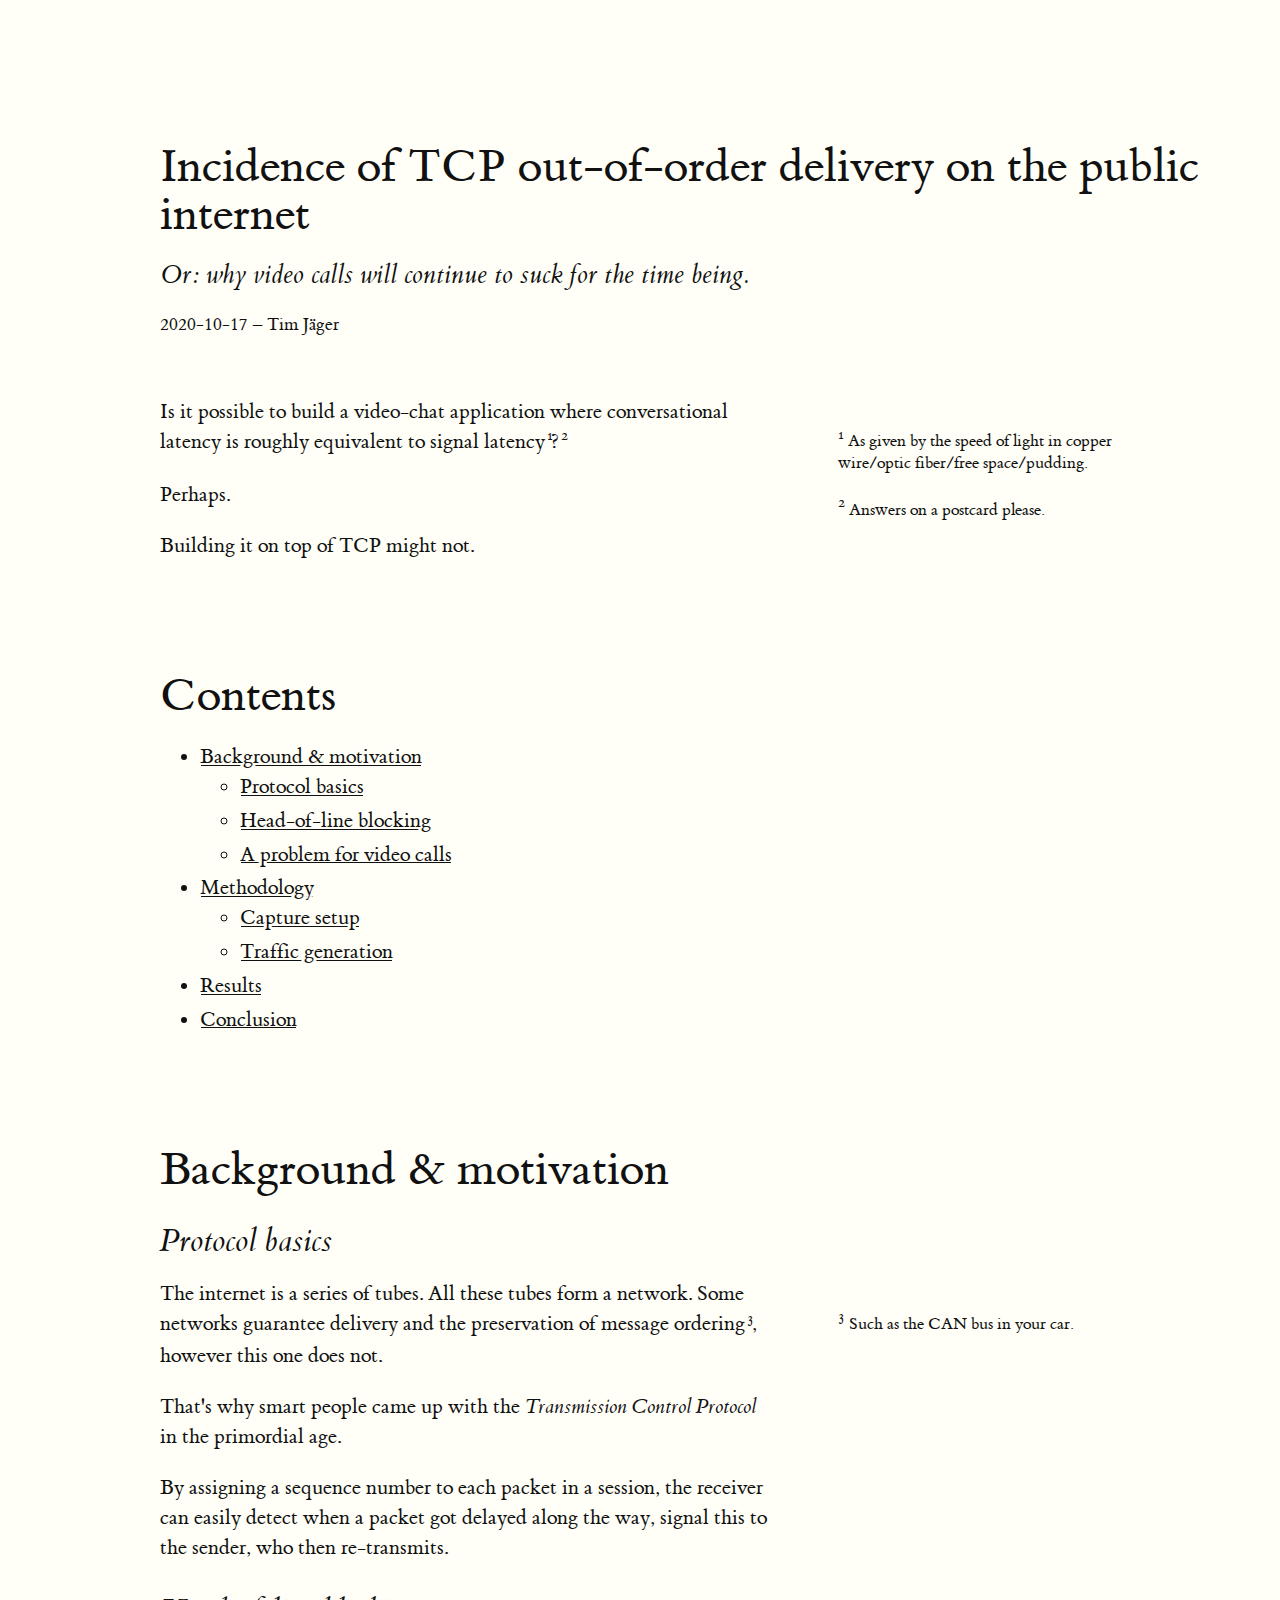
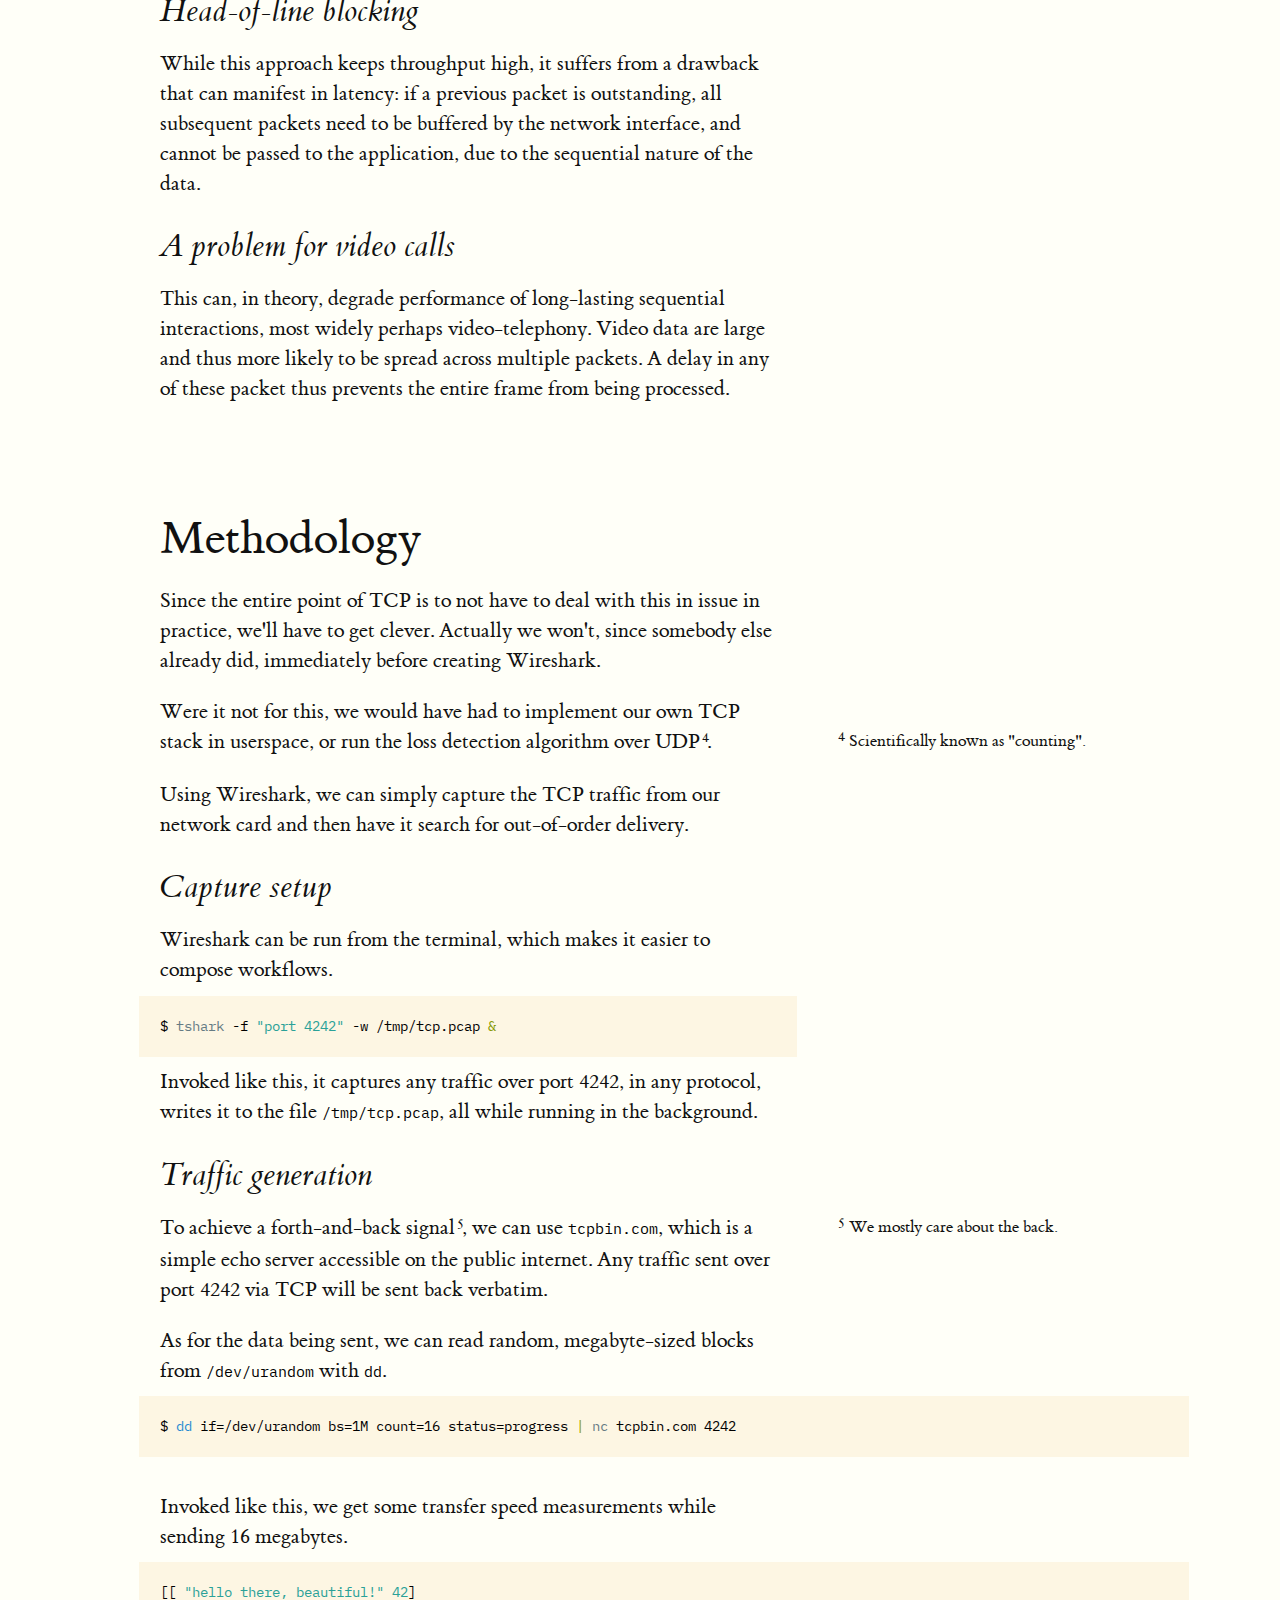
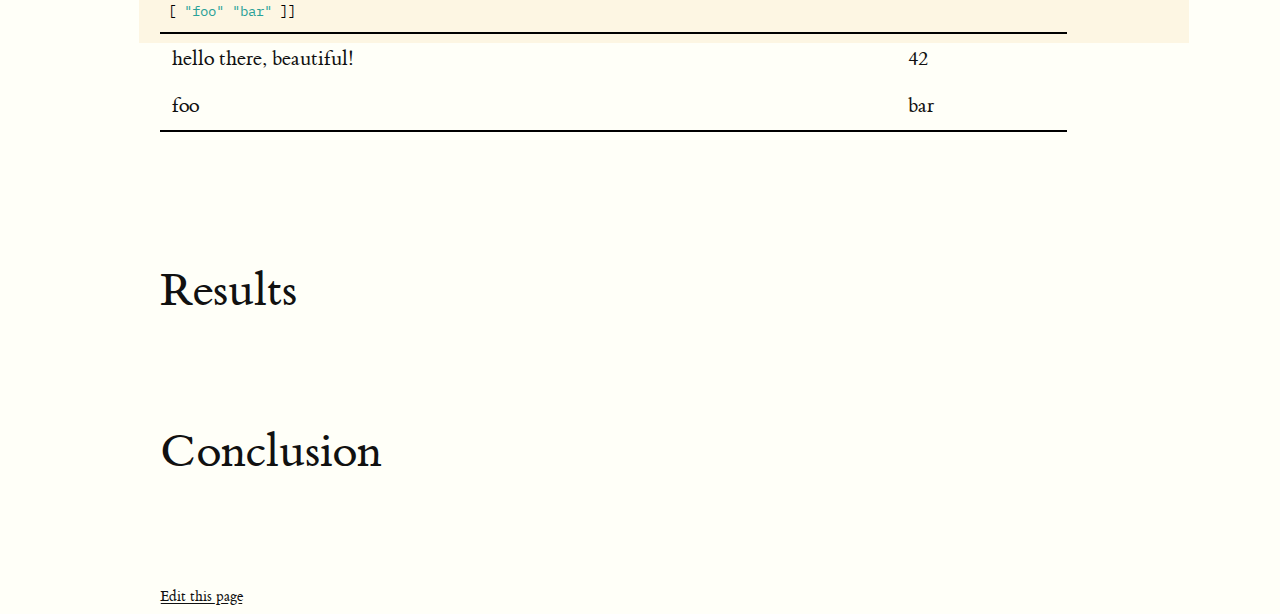
==== commit ce077c56: "bbbazel" ====
--- a/docs/20201017-measuring-tcp-errors.html
+++ b/docs/20201017-measuring-tcp-errors.html
@@ -88,16 +88,16 @@
 <p class="byline">2020-10-17 &ndash; Tim Jäger</p>
 </header>
 <section>
-<p>Is it possible to build a video-chat application where conversational latency is roughly equivalent to signal latency<span><label for="sn-0" class="margin-toggle sidenote-number"></label><input type="checkbox" id="sn-0" class="margin-toggle"/><span class="sidenote">As given by the speed of light in copper wire/optic fiber/free space/pudding.<br />
+<p>Is it possible to build a video-chat application where conversational latency is roughly equivalent to signal latency<span><label for="sn-1" class="margin-toggle sidenote-number"></label><input type="checkbox" id="sn-1" class="margin-toggle"/><span class="sidenote">As given by the speed of light in copper wire/optic fiber/free space/pudding.<br />
 <br />
-</span></span>?<span><label for="sn-1" class="margin-toggle sidenote-number"></label><input type="checkbox" id="sn-1" class="margin-toggle"/><span class="sidenote">Answers on a postcard please.<br />
+</span></span>?<span><label for="sn-2" class="margin-toggle sidenote-number"></label><input type="checkbox" id="sn-2" class="margin-toggle"/><span class="sidenote">Answers on a postcard please.<br />
 <br />
 </span></span></p>
 <p>Perhaps.</p>
 <p>Building it on top of TCP might not.</p>
 </section>
 <section id="contents" class="level1" data-toc=":include all :ignore (this)">
-<h1 data-toc=":include all :ignore (this)">Contents</h1>
+<h1>Contents</h1>
 <div class="CONTENTS drawer">
 <ul>
 <li><a href="#background--motivation">Background &amp; motivation</a>
@@ -120,7 +120,7 @@
 <h1>Background &amp; motivation</h1>
 <section id="protocol-basics" class="level2">
 <h2>Protocol basics</h2>
-<p>The internet is a series of tubes. All these tubes form a network. Some networks guarantee delivery and the preservation of message ordering<span><label for="sn-2" class="margin-toggle sidenote-number"></label><input type="checkbox" id="sn-2" class="margin-toggle"/><span class="sidenote">Such as the CAN bus in your car.<br />
+<p>The internet is a series of tubes. All these tubes form a network. Some networks guarantee delivery and the preservation of message ordering<span><label for="sn-3" class="margin-toggle sidenote-number"></label><input type="checkbox" id="sn-3" class="margin-toggle"/><span class="sidenote">Such as the CAN bus in your car.<br />
 <br />
 </span></span>, however this one does not.</p>
 <p>That's why smart people came up with the <em>Transmission Control Protocol</em> in the primordial age.</p>
@@ -138,46 +138,41 @@
 <section id="methodology" class="level1">
 <h1>Methodology</h1>
 <p>Since the entire point of TCP is to not have to deal with this in issue in practice, we'll have to get clever. Actually we won't, since somebody else already did, immediately before creating Wireshark.</p>
-<p>Were it not for this, we would have had to implement our own TCP stack in userspace, or run the loss detection algorithm over UDP<span><label for="sn-3" class="margin-toggle sidenote-number"></label><input type="checkbox" id="sn-3" class="margin-toggle"/><span class="sidenote">Scientifically known as "counting".<br />
+<p>Were it not for this, we would have had to implement our own TCP stack in userspace, or run the loss detection algorithm over UDP<span><label for="sn-4" class="margin-toggle sidenote-number"></label><input type="checkbox" id="sn-4" class="margin-toggle"/><span class="sidenote">Scientifically known as "counting".<br />
 <br />
 </span></span>.</p>
 <p>Using Wireshark, we can simply capture the TCP traffic from our network card and then have it search for out-of-order delivery.</p>
 <section id="capture-setup" class="level2">
 <h2>Capture setup</h2>
 <p>Wireshark can be run from the terminal, which makes it easier to compose workflows.</p>
-<div class="sourceCode" id="cb1"><pre class="sourceCode bash"><code class="sourceCode bash"><span id="cb1-1"><a href="#cb1-1" aria-hidden="true"></a>$ <span class="ex">tshark</span> -f <span class="st">&quot;port 4242&quot;</span> -w /tmp/tcp.pcap <span class="kw">&amp;</span> </span></code></pre></div>
+<div class="sourceCode" id="cb1"><pre class="sourceCode bash"><code class="sourceCode bash"><span id="cb1-1"><a href="#cb1-1"></a>$ <span class="ex">tshark</span> -f <span class="st">&quot;port 4242&quot;</span> -w /tmp/tcp.pcap <span class="kw">&amp;</span> </span></code></pre></div>
 <p>Invoked like this, it captures any traffic over port 4242, in any protocol, writes it to the file <code>/tmp/tcp.pcap</code>, all while running in the background.</p>
 </section>
 <section id="traffic-generation" class="level2">
 <h2>Traffic generation</h2>
-<p>To achieve a forth-and-back signal<span><label for="sn-4" class="margin-toggle sidenote-number"></label><input type="checkbox" id="sn-4" class="margin-toggle"/><span class="sidenote">We mostly care about the back.<br />
+<p>To achieve a forth-and-back signal<span><label for="sn-5" class="margin-toggle sidenote-number"></label><input type="checkbox" id="sn-5" class="margin-toggle"/><span class="sidenote">We mostly care about the back.<br />
 <br />
 </span></span>, we can use <code>tcpbin.com</code>, which is a simple echo server accessible on the public internet. Any traffic sent over port 4242 via TCP will be sent back verbatim.</p>
 <p>As for the data being sent, we can read random, megabyte-sized blocks from <code>/dev/urandom</code> with <code>dd</code>.</p>
-<div class="sourceCode" id="cb2"><pre class="sourceCode bash"><code class="sourceCode bash"><span id="cb2-1"><a href="#cb2-1" aria-hidden="true"></a>$ <span class="fu">dd</span> if=/dev/urandom bs=1M count=16 status=progress <span class="kw">|</span> <span class="ex">nc</span> tcpbin.com 4242</span></code></pre></div>
+<figure class="fullwidth">
+<div class="sourceCode" id="cb2"><pre class="sourceCode bash"><code class="sourceCode bash"><span id="cb2-1"><a href="#cb2-1"></a>$ <span class="fu">dd</span> if=/dev/urandom bs=1M count=16 status=progress <span class="kw">|</span> <span class="ex">nc</span> tcpbin.com 4242</span></code></pre></div>
+</figure>
 <p>Invoked like this, we get some transfer speed measurements while sending 16 megabytes.</p>
 <figure class="fullwidth">
-<div class="sourceCode" id="cb3"><pre class="sourceCode bash"><code class="sourceCode bash"><span id="cb3-1"><a href="#cb3-1" aria-hidden="true"></a></span>
-<span id="cb3-2"><a href="#cb3-2" aria-hidden="true"></a>$ <span class="bu">kill</span> <span class="va">$!</span> <span class="co"># stop listening</span></span>
-<span id="cb3-3"><a href="#cb3-3" aria-hidden="true"></a></span>
-<span id="cb3-4"><a href="#cb3-4" aria-hidden="true"></a>$ <span class="ex">tshark</span> -r /tmp/tcp.pcap <span class="kw">|</span> <span class="fu">head</span> <span class="co"># look at some traffic</span></span>
-<span id="cb3-5"><a href="#cb3-5" aria-hidden="true"></a>    <span class="ex">1</span> 0.000000000 192.168.86.165 → 45.79.112.203 TCP 74 57570 → 4242 [SYN] Seq=0 Win=64240 Len=0 MSS=1460 SACK_PERM=1 TSval=501505354 TSecr=0 WS=128</span>
-<span id="cb3-6"><a href="#cb3-6" aria-hidden="true"></a>    <span class="ex">2</span> 0.260011384 45.79.112.203 → 192.168.86.165 TCP 74 4242 → 57570 [SYN, ACK] Seq=0 Ack=1 Win=28960 Len=0 MSS=1460 SACK_PERM=1 TSval=174454031 TSecr=501505354 WS=128</span>
-<span id="cb3-7"><a href="#cb3-7" aria-hidden="true"></a>    <span class="ex">3</span> 0.260111172 192.168.86.165 → 45.79.112.203 TCP 66 57570 → 4242 [ACK] Seq=1 Ack=1 Win=64256 Len=0 TSval=501505614 TSecr=174454031</span>
-<span id="cb3-8"><a href="#cb3-8" aria-hidden="true"></a>    <span class="ex">4</span> 0.260342080 192.168.86.165 → 45.79.112.203 TCP 1514 57570 → 4242 [ACK] Seq=1 Ack=1 Win=64256 Len=1448 TSval=501505614 TSecr=174454031</span>
-<span id="cb3-9"><a href="#cb3-9" aria-hidden="true"></a>    <span class="ex">5</span> 0.260374527 192.168.86.165 → 45.79.112.203 TCP 1514 57570 → 4242 [PSH, ACK] Seq=1449 Ack=1 Win=64256 Len=1448 TSval=501505614 TSecr=174454031</span>
-<span id="cb3-10"><a href="#cb3-10" aria-hidden="true"></a>    <span class="ex">6</span> 0.260407719 192.168.86.165 → 45.79.112.203 TCP 1514 57570 → 4242 [ACK] Seq=2897 Ack=1 Win=64256 Len=1448 TSval=501505614 TSecr=174454031</span>
-<span id="cb3-11"><a href="#cb3-11" aria-hidden="true"></a>    <span class="ex">7</span> 0.260420469 192.168.86.165 → 45.79.112.203 TCP 1514 57570 → 4242 [PSH, ACK] Seq=4345 Ack=1 Win=64256 Len=1448 TSval=501505614 TSecr=174454031</span>
-<span id="cb3-12"><a href="#cb3-12" aria-hidden="true"></a>    <span class="ex">8</span> 0.261118130 192.168.86.165 → 45.79.112.203 TCP 1514 57570 → 4242 [ACK] Seq=5793 Ack=1 Win=64256 Len=1448 TSval=501505615 TSecr=174454031</span>
-<span id="cb3-13"><a href="#cb3-13" aria-hidden="true"></a>    <span class="ex">9</span> 0.261145239 192.168.86.165 → 45.79.112.203 TCP 1514 57570 → 4242 [PSH, ACK] Seq=7241 Ack=1 Win=64256 Len=1448 TSval=501505615 TSecr=174454031</span>
-<span id="cb3-14"><a href="#cb3-14" aria-hidden="true"></a>   <span class="ex">10</span> 0.261173055 192.168.86.165 → 45.79.112.203 TCP 1514 57570 → 4242 [ACK] Seq=8689 Ack=1 Win=64256 Len=1448 TSval=501505615 TSecr=174454031</span>
-<span id="cb3-15"><a href="#cb3-15" aria-hidden="true"></a></span>
-<span id="cb3-16"><a href="#cb3-16" aria-hidden="true"></a> $ <span class="ex">tshark</span> -r /tmp/tcp.pcap <span class="kw">|</span> <span class="fu">wc</span> -l <span class="co"># count all packets </span></span>
-<span id="cb3-17"><a href="#cb3-17" aria-hidden="true"></a> <span class="ex">15837</span></span>
-<span id="cb3-18"><a href="#cb3-18" aria-hidden="true"></a></span>
-<span id="cb3-19"><a href="#cb3-19" aria-hidden="true"></a> $ <span class="ex">tshark</span> -r /tmp/tcp.pcap -Y <span class="st">&quot;tcp.analysis.out_of_order&quot;</span> <span class="kw">|</span> <span class="fu">wc</span> -l <span class="co"># count out-of-order packets</span></span>
-<span id="cb3-20"><a href="#cb3-20" aria-hidden="true"></a> <span class="ex">177</span></span>
-<span id="cb3-21"><a href="#cb3-21" aria-hidden="true"></a></span></code></pre></div>
+<div class="sourceCode" id="cb3" data-results="value table" data-exports="both"><pre class="sourceCode clojure"><code class="sourceCode clojure"><span id="cb3-1"><a href="#cb3-1"></a>[[ <span class="st">&quot;hello there, beautiful!&quot;</span> <span class="dv">42</span>]</span>
+<span id="cb3-2"><a href="#cb3-2"></a> [ <span class="st">&quot;foo&quot;</span> <span class="st">&quot;bar&quot;</span> ]]</span></code></pre></div>
+<table>
+<tbody>
+<tr class="odd">
+<td>hello there, beautiful!</td>
+<td>42</td>
+</tr>
+<tr class="even">
+<td>foo</td>
+<td>bar</td>
+</tr>
+</tbody>
+</table>
 </figure>
 </section>
 </section>
--- a/docs/tufte.css
+++ b/docs/tufte.css
@@ -349,7 +349,7 @@
     display: block;
 }
 
-.fullwidth pre > code {
+pre.fullwidth > code {
     width: 90%;
 }
 
--- a/docs/tufte-extra.css
+++ b/docs/tufte-extra.css
@@ -1,2 +1,21 @@
 /* The default x-height for code is slightly too large in side notes */
 .marginnote code, .sidenote code { font-size: 0.9rem; }
+
+@font-face {
+    font-family: "ibm-plex-mono";
+    src: url("ibm-plex-mono/eot/IBMPlexMono-Regular.eot");
+    src: url("ibm-plex-mono/eot/IBMPlexMono-Regular.eot?#iefix") format("embedded-opentype"), url("ibm-plex-mono/woff/IBMPlexMono-Regular.woff") format("woff"), url("ibm-plex-mono/ttf/IBMPlexMono-Regular.ttf") format("truetype");
+    font-weight: normal;
+    font-style: normal;
+    font-display: swap;
+}
+
+code, pre > code {
+    font-family: ibm-plex-mono, Consolas, "Liberation Mono", Menlo, Courier, monospace;
+    color: #000;
+}
+
+pre > code {
+    width: 100%;
+    margin-left: 0;
+}
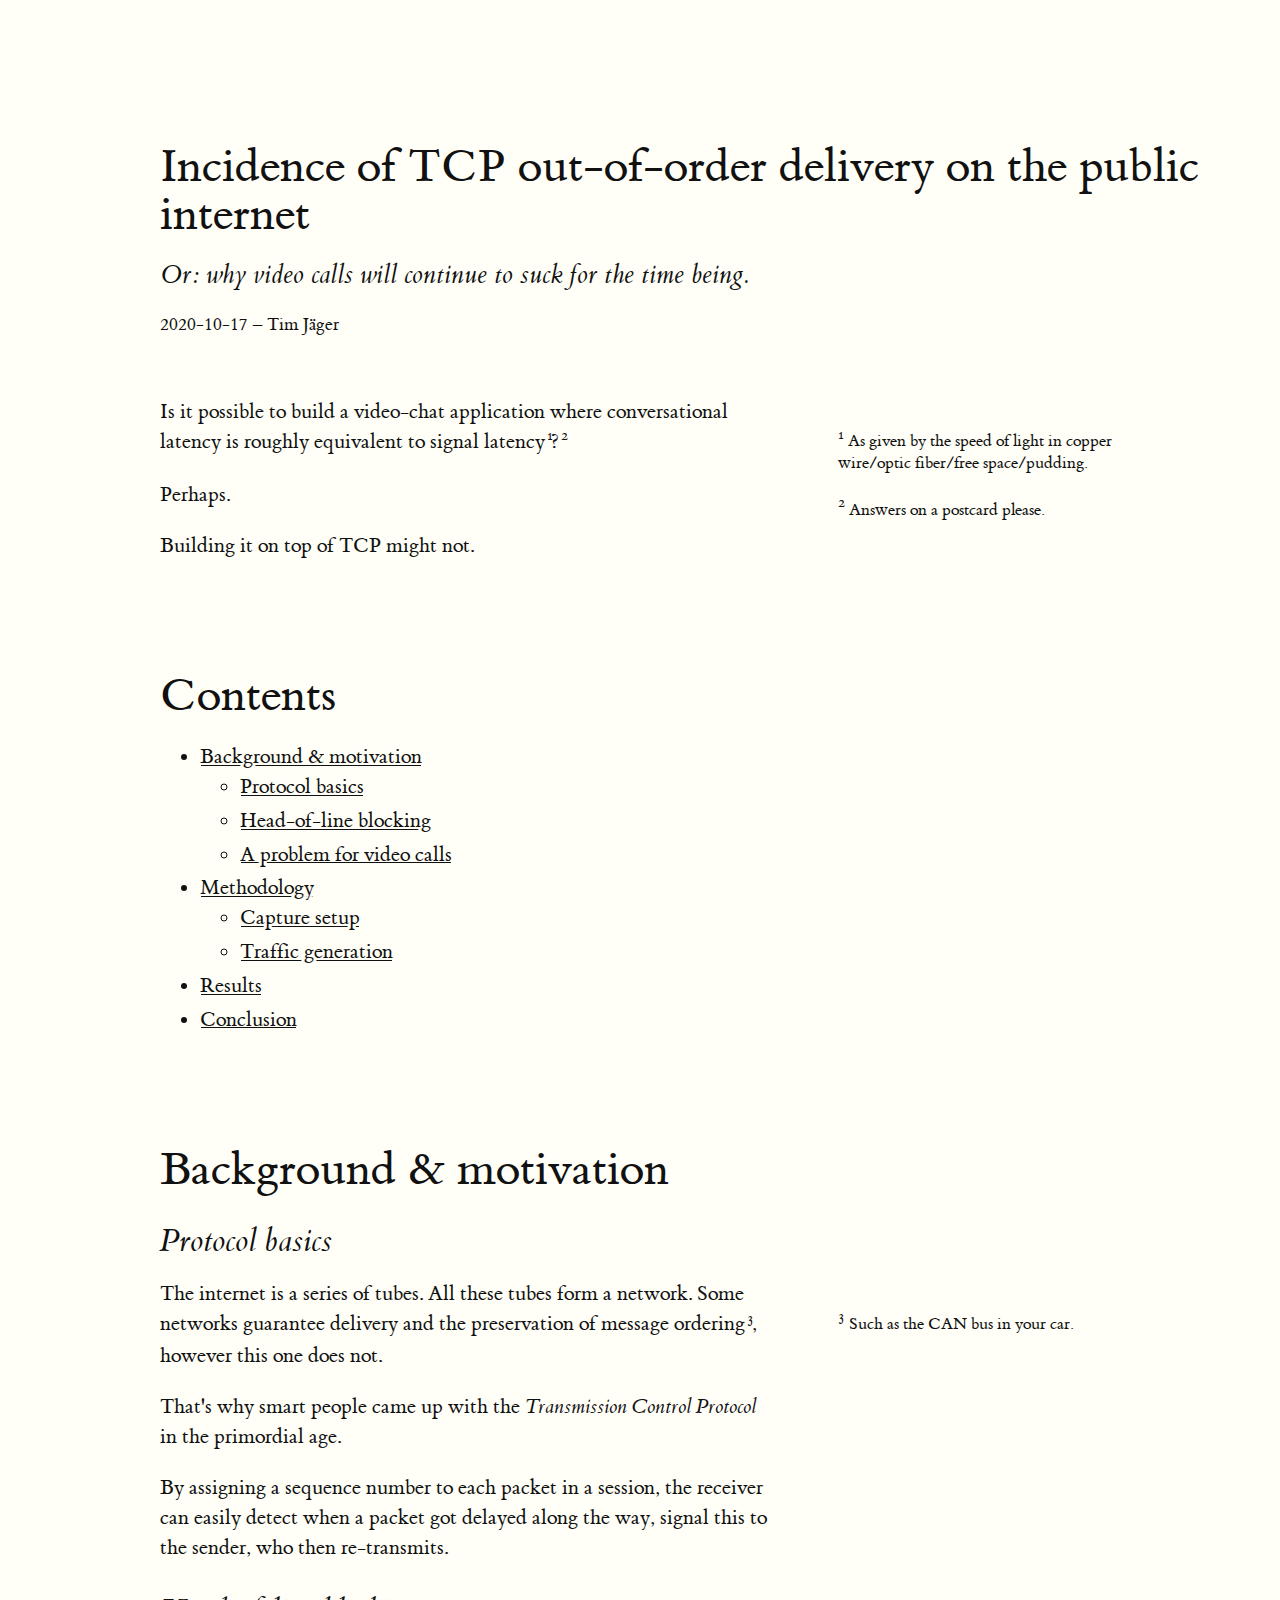
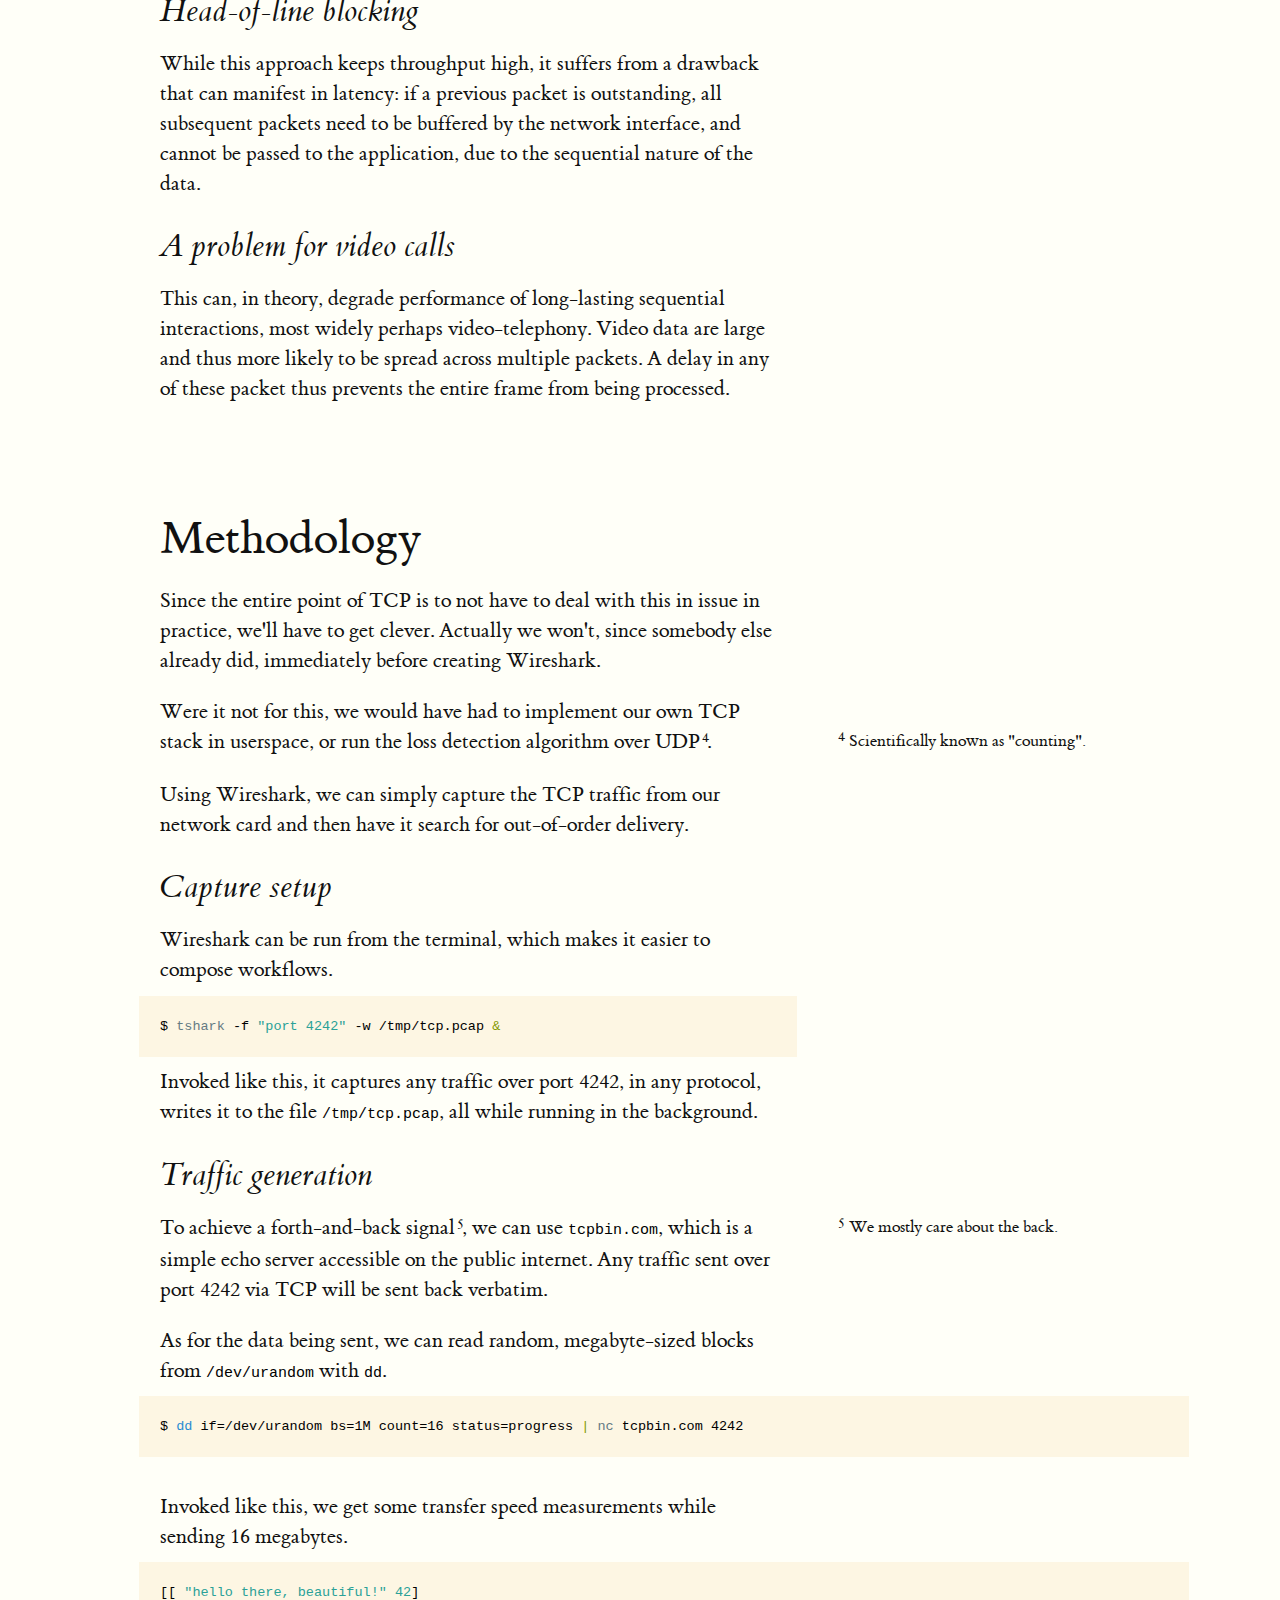
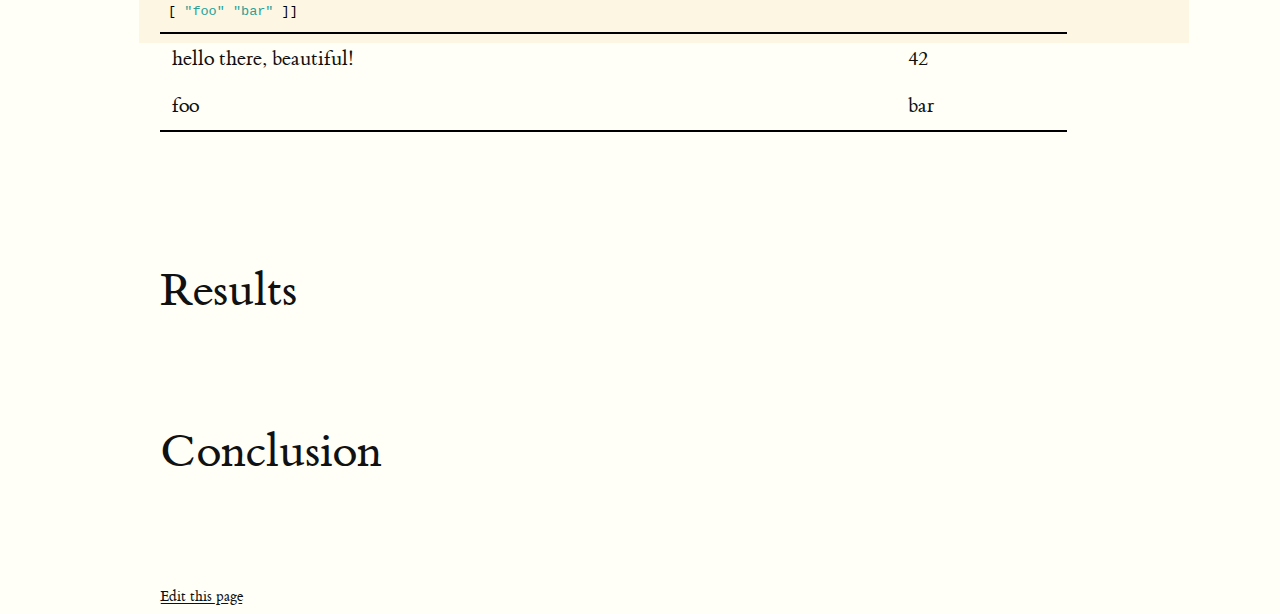
==== commit fb08d238: "tracking" ====
--- a/docs/20201017-measuring-tcp-errors.html
+++ b/docs/20201017-measuring-tcp-errors.html
@@ -79,6 +79,7 @@
   <!--[if lt IE 9]>
     <script src="//cdnjs.cloudflare.com/ajax/libs/html5shiv/3.7.3/html5shiv-printshiv.min.js"></script>
   <![endif]-->
+  <script>if(!sessionStorage.getItem("_swa")&&document.referrer.indexOf(location.protocol+"//"+location.host)!== 0){fetch("https://counter.dev/track?"+new URLSearchParams({referrer:document.referrer,screen:screen.width+"x"+screen.height,user:"jgertm",utcoffset:"-7"}))};sessionStorage.setItem("_swa","1");</script>
 </head>
 <body>
 <article>
--- a/docs/tufte-extra.css
+++ b/docs/tufte-extra.css
@@ -10,8 +10,26 @@
     font-display: swap;
 }
 
+@font-face {
+	font-family: 'iosevka-web';
+	font-display: swap;
+	font-weight: 400;
+	font-stretch: normal;
+	font-style: normal;
+	src: url('iosevka/woff2/iosevka-regular.woff2') format('woff2'), url('iosevka/ttf/iosevka-regular.ttf') format('truetype');
+}
+
+@font-face {
+	font-family: 'iosevka-web';
+	font-display: swap;
+	font-weight: 400;
+	font-stretch: normal;
+	font-style: italic;
+	src: url('iosevka/woff2/iosevka-italic.woff2') format('woff2'), url('iosevka/ttf/iosevka-italic.ttf') format('truetype');
+}
+
 code, pre > code {
-    font-family: ibm-plex-mono, Consolas, "Liberation Mono", Menlo, Courier, monospace;
+    font-family: iosevka, Consolas, "Liberation Mono", Menlo, Courier, monospace;
     color: #000;
 }
 
